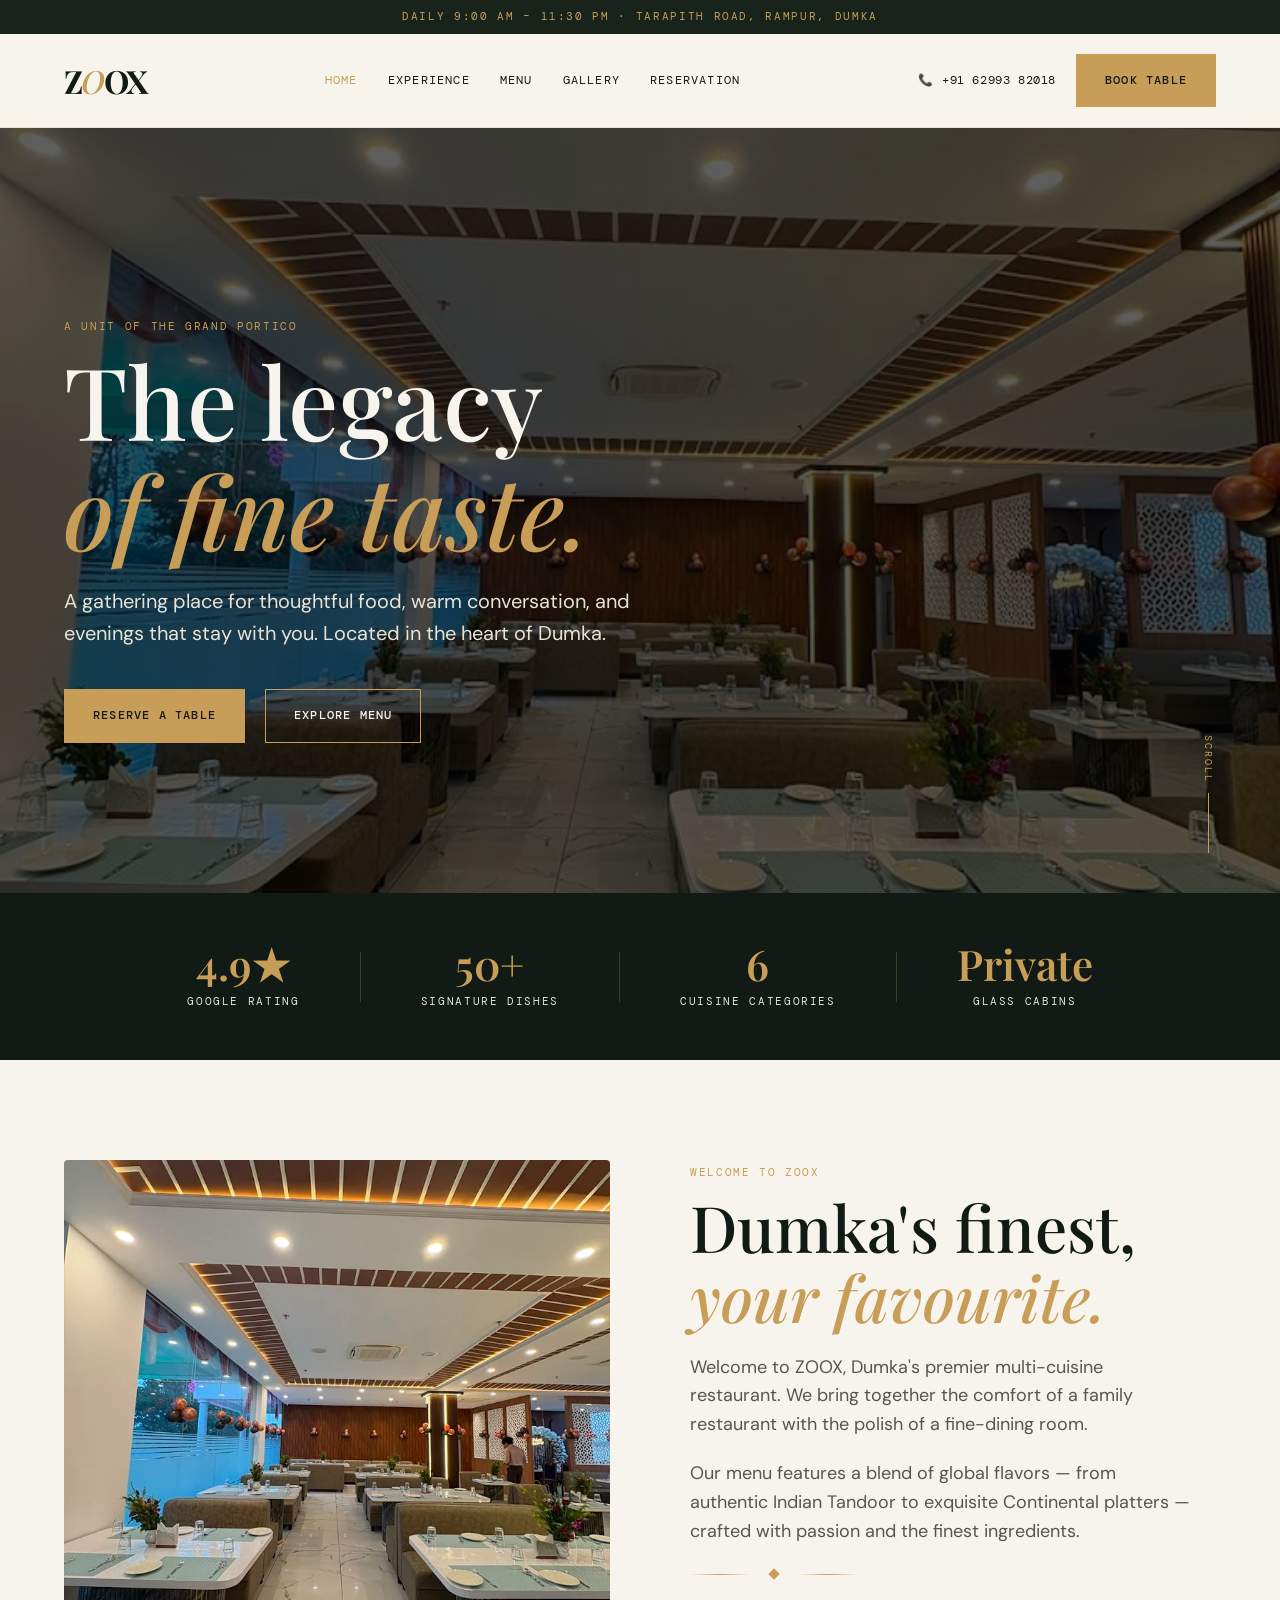
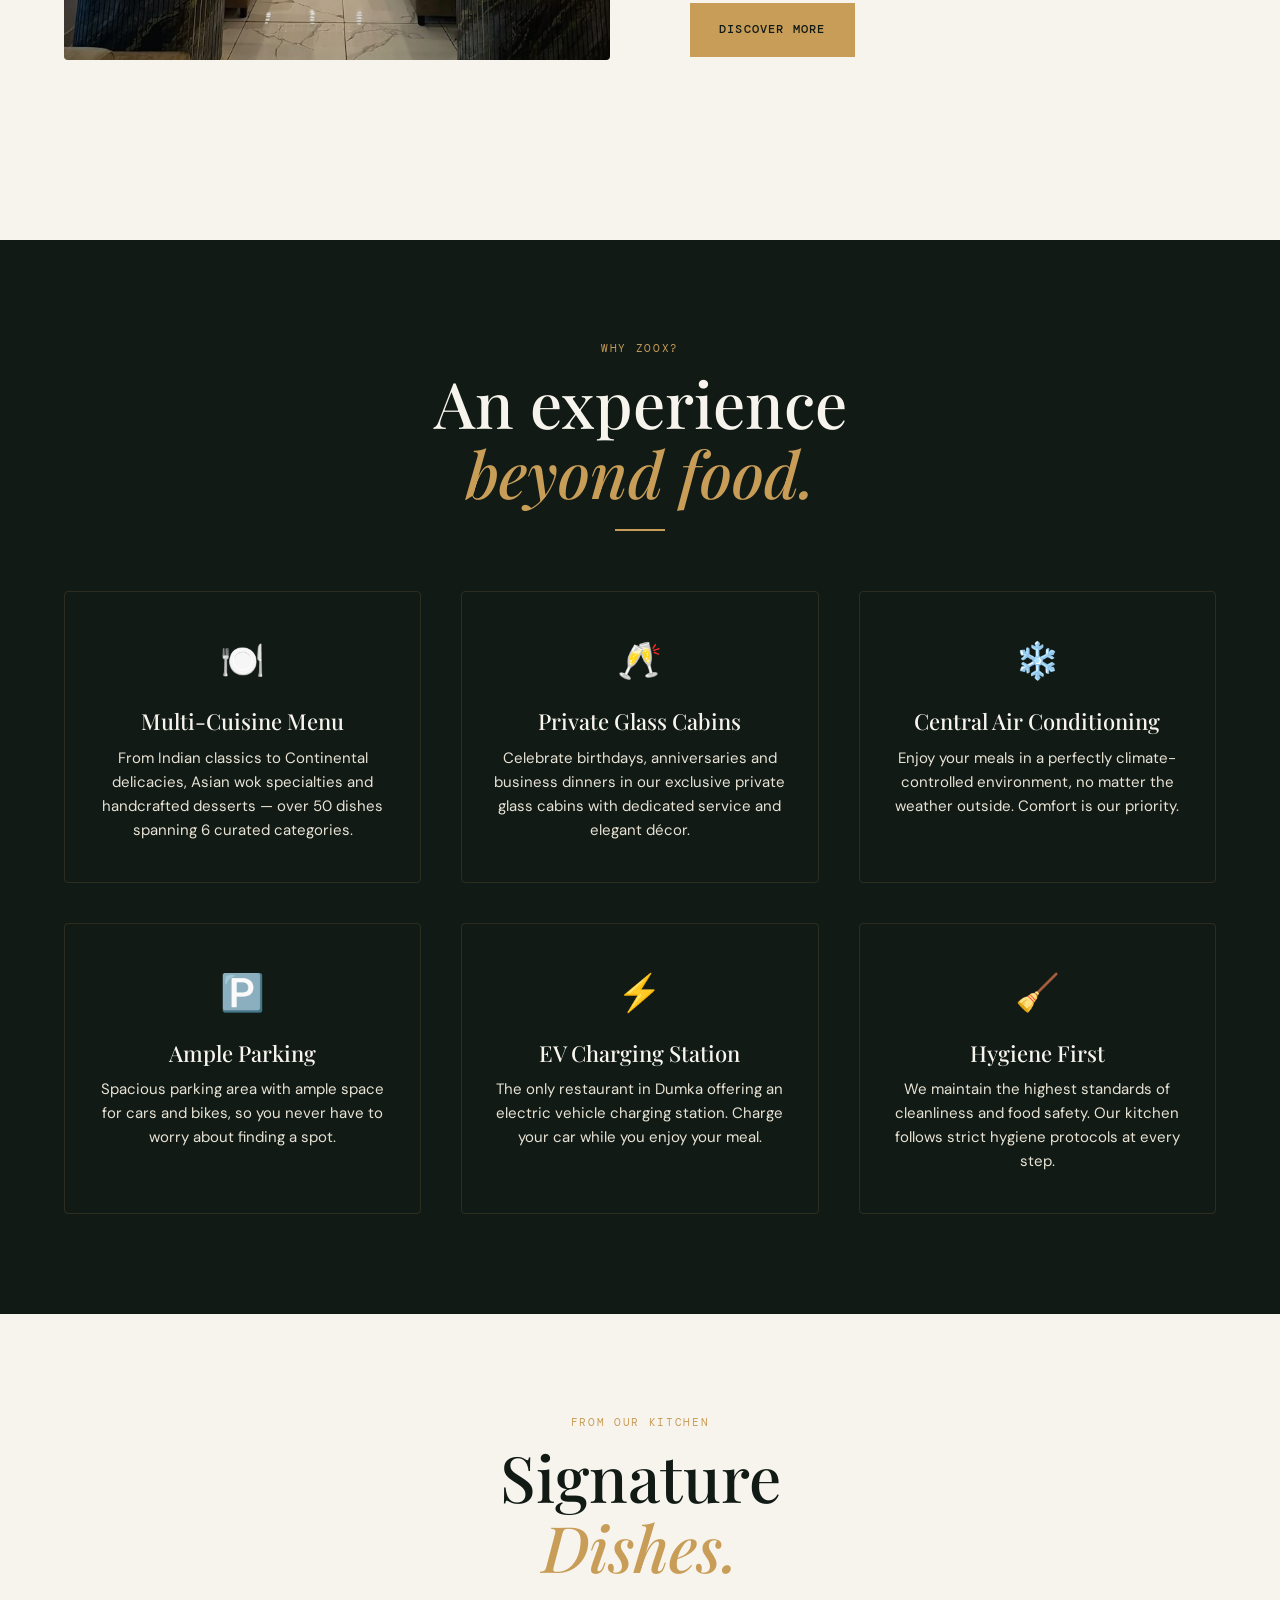
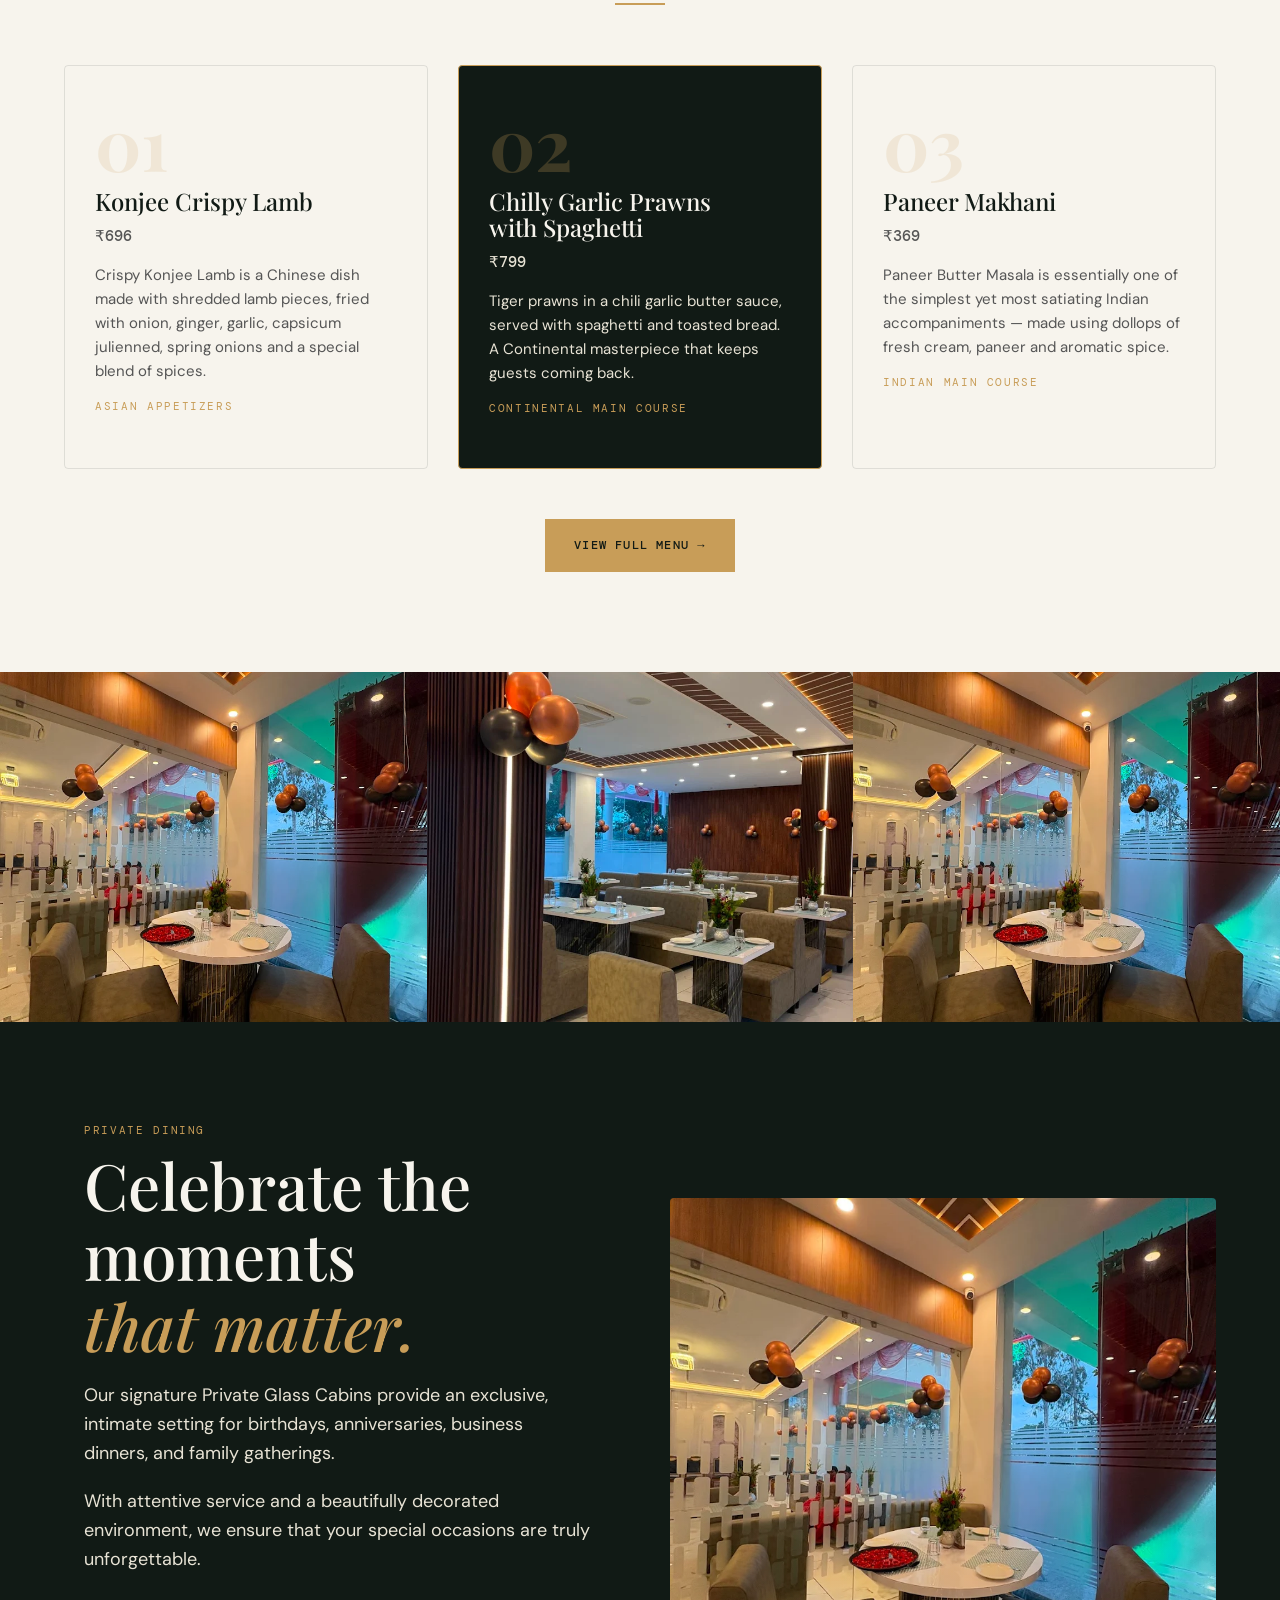
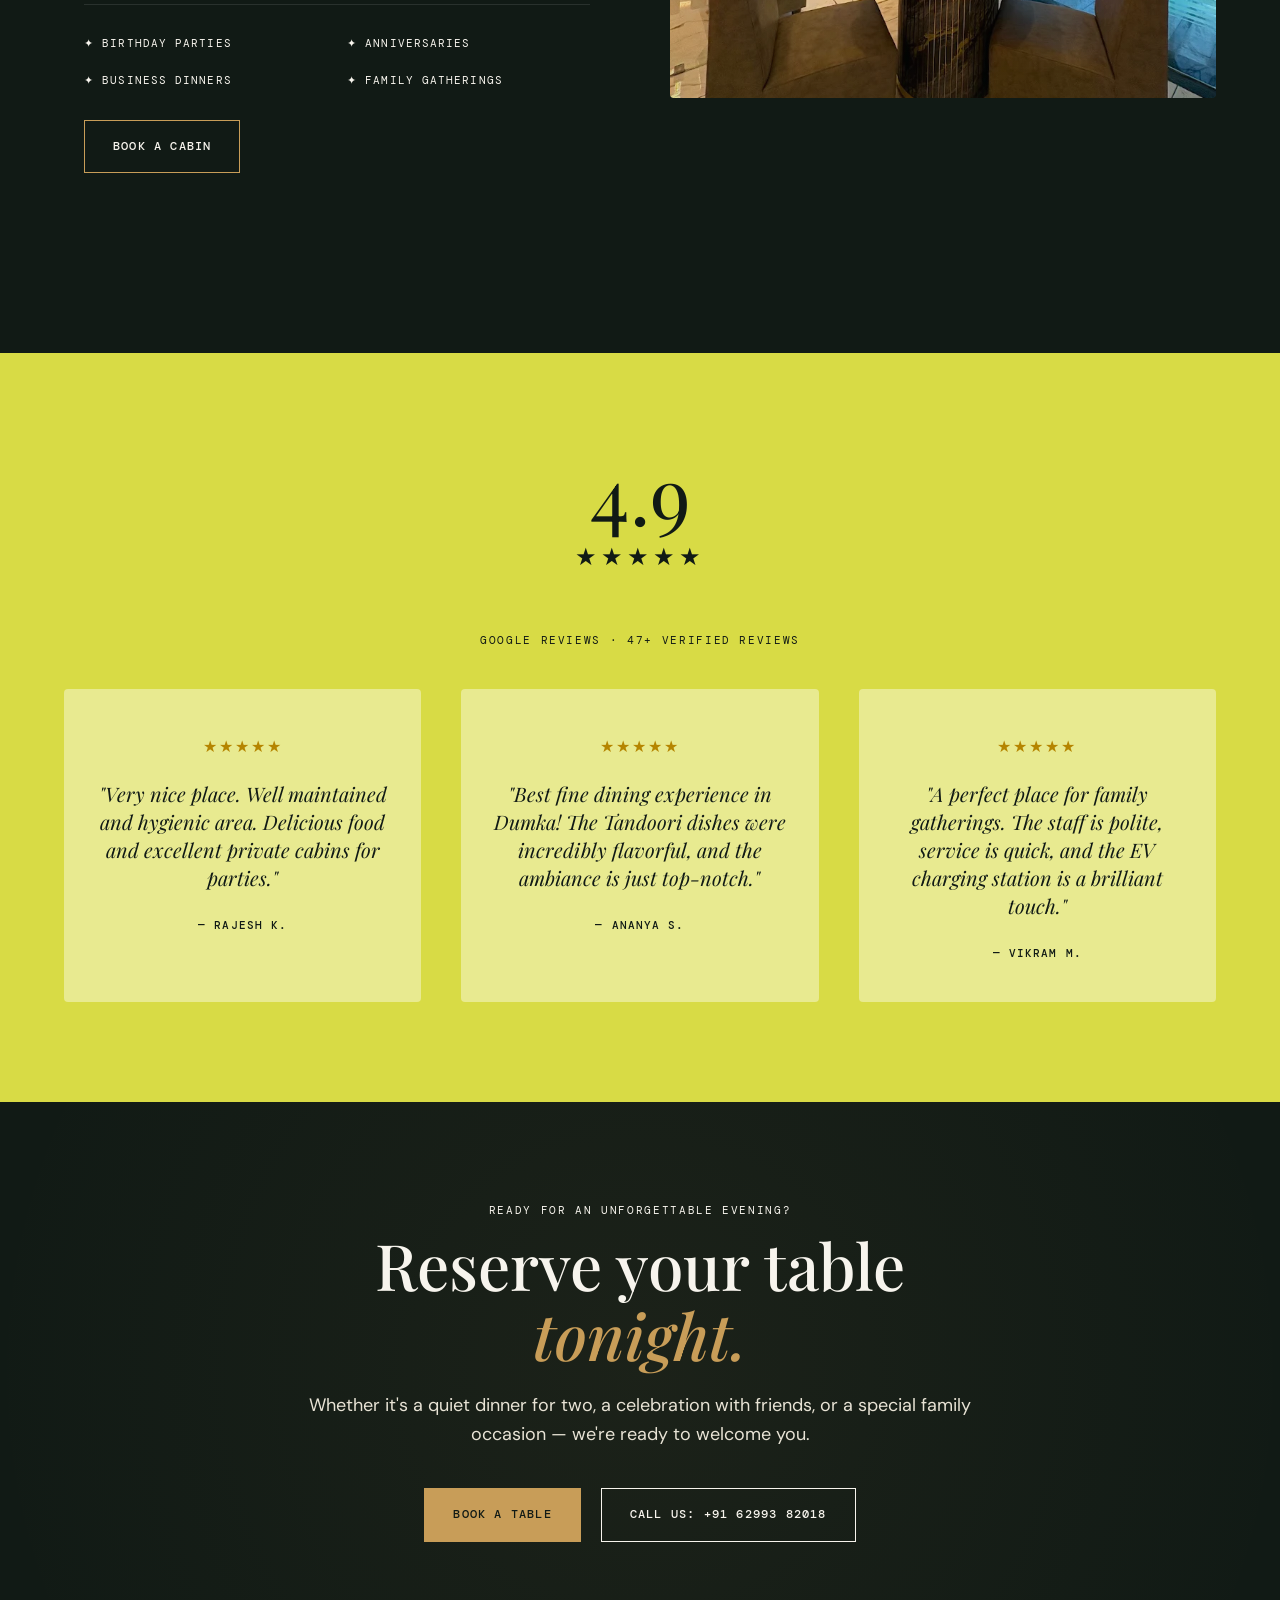
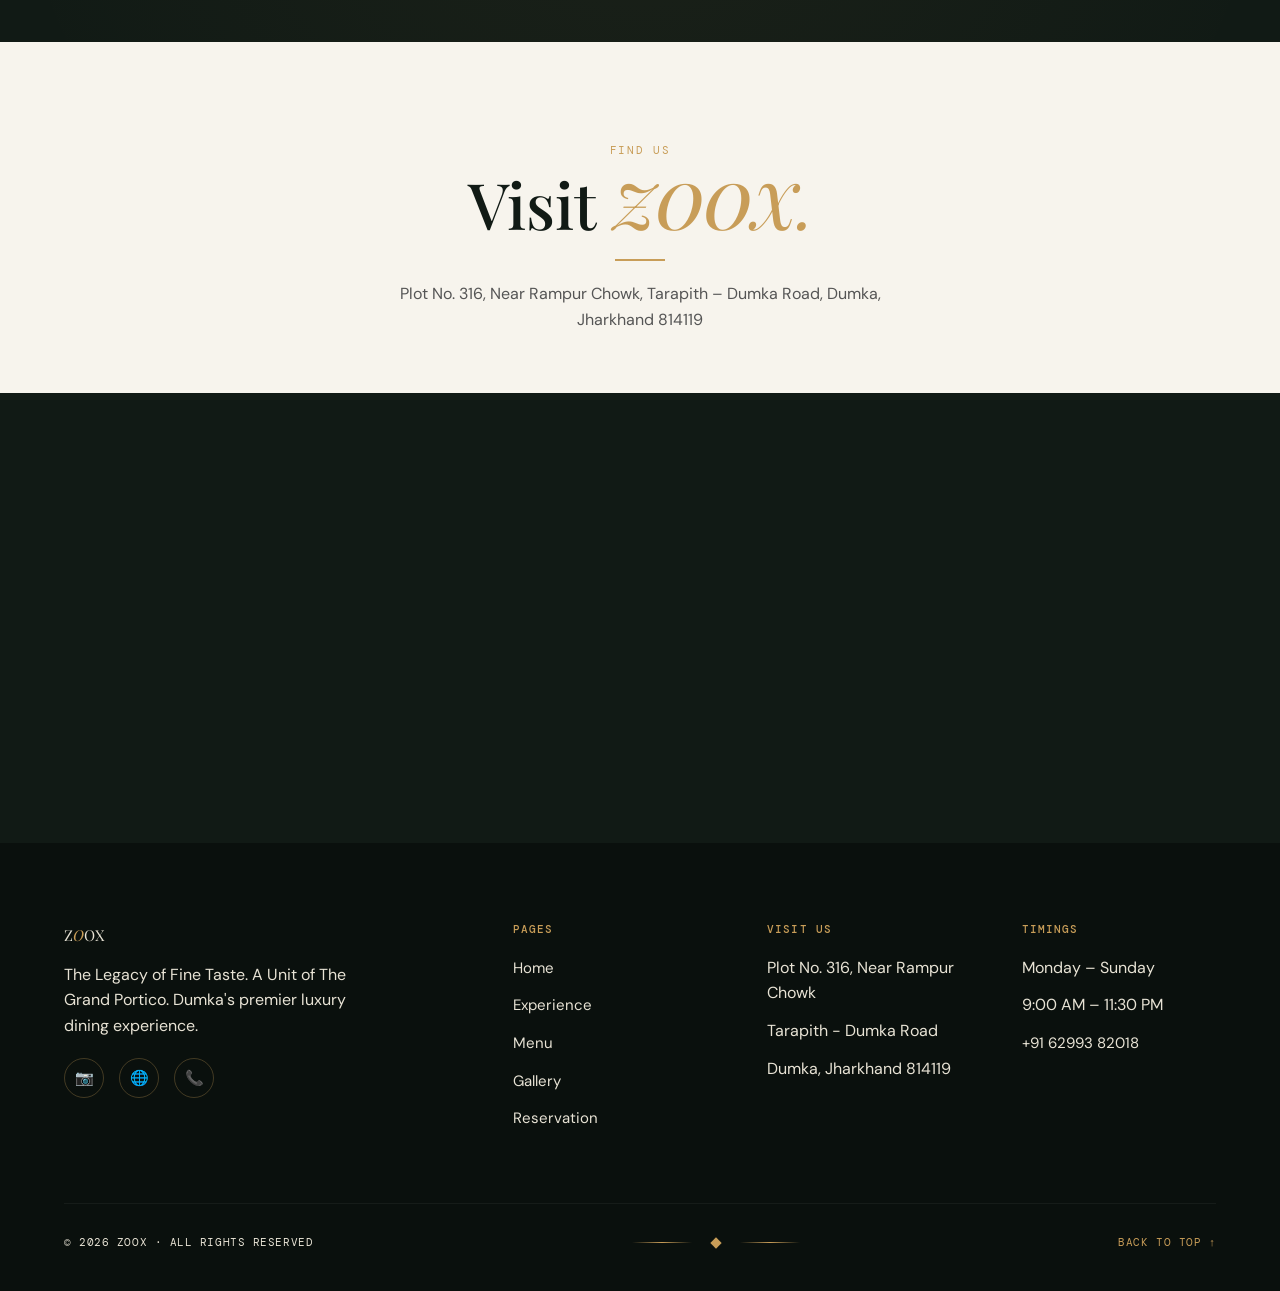
==== index.html @ 73f72a99 "Initial commit: ZOOX luxury multi-page restaurant website" ====
<!doctype html>
<html lang="en">
  <head>
    <meta charset="UTF-8" />
    <meta name="viewport" content="width=device-width, initial-scale=1.0" />
    <meta name="description" content="ZOOX — The Legacy of Fine Taste. Dumka's premier luxury dining restaurant. Multi-cuisine fine dining, private cabins, and unforgettable evenings." />
    <title>ZOOX — The Legacy of Fine Taste</title>
    
    <link rel="preconnect" href="https://fonts.googleapis.com" />
    <link rel="preconnect" href="https://fonts.gstatic.com" crossorigin />
    <link href="https://fonts.googleapis.com/css2?family=DM+Mono:wght@400;500&family=DM+Sans:wght@400;500;600&family=Playfair+Display:ital,wght@0,500;0,600;0,700;1,500;1,600&display=swap" rel="stylesheet" />
    <link rel="stylesheet" href="styles.css" />
  </head>
  <body>
    <div class="notice">DAILY 9:00 AM – 11:30 PM · TARAPITH ROAD, RAMPUR, DUMKA</div>
    
    <header class="site-header" id="top">
      <a class="brand" href="index.html">Z<span>O</span>OX</a>
      <nav class="main-nav">
        <a href="index.html" style="color: var(--gold);">Home</a>
        <a href="experience.html">Experience</a>
        <a href="menu.html">Menu</a>
        <a href="gallery.html">Gallery</a>
        <a href="reservation.html">Reservation</a>
      </nav>
      <div class="header-actions">
        <a href="tel:+916299382018" class="phone-link"><span>📞</span> +91 62993 82018</a>
        <a class="btn btn-primary" href="reservation.html">Book Table</a>
      </div>
      <button class="menu-toggle" aria-label="Open menu" aria-expanded="false">Menu</button>
    </header>

    <main>
      <!-- HERO -->
      <section class="hero">
        <img class="hero-bg" src="assets/zoox-interior-04.webp" alt="ZOOX fine dining restaurant interior" />
        <div class="hero-content">
          <span class="overline">A UNIT OF THE GRAND PORTICO</span>
          <h1>The legacy<br /><em>of fine taste.</em></h1>
          <p>A gathering place for thoughtful food, warm conversation, and evenings that stay with you. Located in the heart of Dumka.</p>
          <div class="hero-actions">
            <a class="btn btn-primary" href="reservation.html">Reserve a Table</a>
            <a class="btn btn-outline" href="menu.html">Explore Menu</a>
          </div>
        </div>
        <div class="hero-scroll"><span>Scroll</span><div class="hero-scroll-line"></div></div>
      </section>

      <!-- STATS STRIP -->
      <section class="stats-strip reveal">
        <div class="stat">
          <div class="stat-number">4.9★</div>
          <div class="stat-label">Google Rating</div>
        </div>
        <div class="stat-divider"></div>
        <div class="stat">
          <div class="stat-number">50+</div>
          <div class="stat-label">Signature Dishes</div>
        </div>
        <div class="stat-divider"></div>
        <div class="stat">
          <div class="stat-number">6</div>
          <div class="stat-label">Cuisine Categories</div>
        </div>
        <div class="stat-divider"></div>
        <div class="stat">
          <div class="stat-number">Private</div>
          <div class="stat-label">Glass Cabins</div>
        </div>
      </section>

      <!-- KNOW US -->
      <section class="section" id="know-us">
        <div class="experience-grid">
          <div class="experience-image reveal-left">
            <img src="assets/zoox-interior-02.webp" alt="Grand dining hall" loading="lazy" />
          </div>
          <div class="experience-text reveal-right">
            <span class="overline">Welcome to ZOOX</span>
            <h2>Dumka's finest,<br /><em>your favourite.</em></h2>
            <p>Welcome to ZOOX, Dumka's premier multi-cuisine restaurant. We bring together the comfort of a family restaurant with the polish of a fine-dining room.</p>
            <p>Our menu features a blend of global flavors — from authentic Indian Tandoor to exquisite Continental platters — crafted with passion and the finest ingredients.</p>
            <div class="ornament" style="margin: 25px 0;">
              <div class="ornament-line"></div>
              <div class="ornament-diamond"></div>
              <div class="ornament-line"></div>
            </div>
            <a href="experience.html" class="btn btn-primary">Discover More</a>
          </div>
        </div>
      </section>

      <!-- WHY CHOOSE US -->
      <section class="section section-dark" id="why-us">
        <div class="section-header reveal">
          <span class="overline">Why ZOOX?</span>
          <h2>An experience<br /><em>beyond food.</em></h2>
        </div>
        <div class="features-grid reveal-stagger">
          <div class="feature-card">
            <div class="feature-icon">🍽️</div>
            <h4>Multi-Cuisine Menu</h4>
            <p>From Indian classics to Continental delicacies, Asian wok specialties and handcrafted desserts — over 50 dishes spanning 6 curated categories.</p>
          </div>
          <div class="feature-card">
            <div class="feature-icon">🥂</div>
            <h4>Private Glass Cabins</h4>
            <p>Celebrate birthdays, anniversaries and business dinners in our exclusive private glass cabins with dedicated service and elegant décor.</p>
          </div>
          <div class="feature-card">
            <div class="feature-icon">❄️</div>
            <h4>Central Air Conditioning</h4>
            <p>Enjoy your meals in a perfectly climate-controlled environment, no matter the weather outside. Comfort is our priority.</p>
          </div>
          <div class="feature-card">
            <div class="feature-icon">🅿️</div>
            <h4>Ample Parking</h4>
            <p>Spacious parking area with ample space for cars and bikes, so you never have to worry about finding a spot.</p>
          </div>
          <div class="feature-card">
            <div class="feature-icon">⚡</div>
            <h4>EV Charging Station</h4>
            <p>The only restaurant in Dumka offering an electric vehicle charging station. Charge your car while you enjoy your meal.</p>
          </div>
          <div class="feature-card">
            <div class="feature-icon">🧹</div>
            <h4>Hygiene First</h4>
            <p>We maintain the highest standards of cleanliness and food safety. Our kitchen follows strict hygiene protocols at every step.</p>
          </div>
        </div>
      </section>

      <!-- SIGNATURE DISHES -->
      <section class="section" id="signature">
        <div class="section-header reveal">
          <span class="overline">From Our Kitchen</span>
          <h2>Signature<br /><em>Dishes.</em></h2>
        </div>
        <div class="signature-grid reveal-stagger">
          <div class="signature-card">
            <div class="signature-number">01</div>
            <h3>Konjee Crispy Lamb</h3>
            <p class="signature-price">₹696</p>
            <p>Crispy Konjee Lamb is a Chinese dish made with shredded lamb pieces, fried with onion, ginger, garlic, capsicum julienned, spring onions and a special blend of spices.</p>
            <span class="overline" style="margin-top: 15px;">Asian Appetizers</span>
          </div>
          <div class="signature-card featured">
            <div class="signature-number">02</div>
            <h3>Chilly Garlic Prawns<br />with Spaghetti</h3>
            <p class="signature-price">₹799</p>
            <p>Tiger prawns in a chili garlic butter sauce, served with spaghetti and toasted bread. A Continental masterpiece that keeps guests coming back.</p>
            <span class="overline" style="margin-top: 15px;">Continental Main Course</span>
          </div>
          <div class="signature-card">
            <div class="signature-number">03</div>
            <h3>Paneer Makhani</h3>
            <p class="signature-price">₹369</p>
            <p>Paneer Butter Masala is essentially one of the simplest yet most satiating Indian accompaniments — made using dollops of fresh cream, paneer and aromatic spice.</p>
            <span class="overline" style="margin-top: 15px;">Indian Main Course</span>
          </div>
        </div>
        <div style="text-align: center; margin-top: 50px;" class="reveal">
          <a href="menu.html" class="btn btn-primary">View Full Menu →</a>
        </div>
      </section>

      <!-- AMBIANCE STRIP -->
      <section class="ambiance-strip">
        <div class="ambiance-item"><img src="assets/zoox-interior-01.webp" alt="Private glass cabin" loading="lazy" /></div>
        <div class="ambiance-item"><img src="assets/zoox-interior-03.webp" alt="Elegant interior" loading="lazy" /></div>
        <div class="ambiance-item"><img src="assets/zoox-interior-05.webp" alt="Party setup" loading="lazy" /></div>
      </section>

      <!-- PRIVATE CABINS -->
      <section class="section section-dark" id="cabins">
        <div class="experience-grid reverse">
          <div class="experience-image reveal-right">
            <img src="assets/zoox-interior-01.webp" alt="Private glass cabin for dining" loading="lazy" />
          </div>
          <div class="experience-text reveal-left">
            <span class="overline">Private Dining</span>
            <h2>Celebrate the moments<br /><em>that matter.</em></h2>
            <p>Our signature Private Glass Cabins provide an exclusive, intimate setting for birthdays, anniversaries, business dinners, and family gatherings.</p>
            <p>With attentive service and a beautifully decorated environment, we ensure that your special occasions are truly unforgettable.</p>
            <div class="features-list" style="border-top-color: rgba(255,255,255,0.1);">
              <span>✦ Birthday Parties</span>
              <span>✦ Anniversaries</span>
              <span>✦ Business Dinners</span>
              <span>✦ Family Gatherings</span>
            </div>
            <a href="reservation.html" class="btn btn-outline" style="margin-top: 30px; border-color: var(--gold);">Book a Cabin</a>
          </div>
        </div>
      </section>

      <!-- GOOGLE REVIEWS -->
      <section class="section reviews reveal">
        <div class="rating-badge">
          <div class="rating-score">4.9</div>
          <div class="rating-stars">★★★★★</div>
        </div>
        <p class="overline" style="color: var(--ink); margin-bottom: 40px;">GOOGLE REVIEWS · 47+ VERIFIED REVIEWS</p>
        
        <div class="reviews-grid reveal-stagger">
          <div class="review-card">
            <div class="rating-stars">★★★★★</div>
            <blockquote class="review-quote">"Very nice place. Well maintained and hygienic area. Delicious food and excellent private cabins for parties."</blockquote>
            <p class="review-author">— Rajesh K.</p>
          </div>
          <div class="review-card">
            <div class="rating-stars">★★★★★</div>
            <blockquote class="review-quote">"Best fine dining experience in Dumka! The Tandoori dishes were incredibly flavorful, and the ambiance is just top-notch."</blockquote>
            <p class="review-author">— Ananya S.</p>
          </div>
          <div class="review-card">
            <div class="rating-stars">★★★★★</div>
            <blockquote class="review-quote">"A perfect place for family gatherings. The staff is polite, service is quick, and the EV charging station is a brilliant touch."</blockquote>
            <p class="review-author">— Vikram M.</p>
          </div>
        </div>
      </section>

      <!-- CTA BANNER -->
      <section class="cta-banner">
        <div class="cta-content reveal">
          <span class="overline" style="color: var(--cream);">Ready for an unforgettable evening?</span>
          <h2>Reserve your table<br /><em>tonight.</em></h2>
          <p>Whether it's a quiet dinner for two, a celebration with friends, or a special family occasion — we're ready to welcome you.</p>
          <div class="hero-actions" style="justify-content: center;">
            <a class="btn btn-primary" href="reservation.html">Book a Table</a>
            <a class="btn btn-outline" href="tel:+916299382018" style="border-color: var(--cream);">Call Us: +91 62993 82018</a>
          </div>
        </div>
      </section>

      <!-- LOCATION + MAP -->
      <section class="section reveal" id="location" style="padding-bottom: 0;">
        <div class="section-header">
          <span class="overline">Find Us</span>
          <h2>Visit<em> ZOOX.</em></h2>
          <p style="max-width: 500px; margin: 10px auto 0; color: #555;">Plot No. 316, Near Rampur Chowk, Tarapith – Dumka Road, Dumka, Jharkhand 814119</p>
        </div>
      </section>
      <section class="map-section">
        <iframe src="https://www.google.com/maps/embed?pb=!1m18!1m12!1m3!1d14470.925586617306!2d87.2520625!3d24.2709235!2m3!1f0!2f0!3f0!3m2!1i1024!2i768!4f13.1!3m3!1m2!1s0x39f0eb001099e43b%3A0x6e9f28d8b88fc7c0!2sZOOX!5e0!3m2!1sen!2sin!4v1700000000000!5m2!1sen!2sin" allowfullscreen="" loading="lazy" referrerpolicy="no-referrer-when-downgrade"></iframe>
      </section>
    </main>

    <!-- FOOTER -->
    <footer class="site-footer">
      <div class="footer-grid">
        <div class="footer-col">
          <a href="index.html" class="footer-brand">Z<span>O</span>OX</a>
          <p style="max-width: 300px; margin-bottom: 15px;">The Legacy of Fine Taste. A Unit of The Grand Portico. Dumka's premier luxury dining experience.</p>
          <div class="social-row">
            <a href="https://www.instagram.com/zoox_official/" target="_blank" rel="noreferrer" class="social-icon" title="Instagram">📷</a>
            <a href="https://share.google/kLa4PRaN0SsNeOvVH" target="_blank" rel="noreferrer" class="social-icon" title="Google">🌐</a>
            <a href="tel:+916299382018" class="social-icon" title="Call">📞</a>
          </div>
        </div>
        <div class="footer-col">
          <h4>Pages</h4>
          <ul>
            <li><a href="index.html">Home</a></li>
            <li><a href="experience.html">Experience</a></li>
            <li><a href="menu.html">Menu</a></li>
            <li><a href="gallery.html">Gallery</a></li>
            <li><a href="reservation.html">Reservation</a></li>
          </ul>
        </div>
        <div class="footer-col">
          <h4>Visit Us</h4>
          <ul>
            <li>Plot No. 316, Near Rampur Chowk</li>
            <li>Tarapith - Dumka Road</li>
            <li>Dumka, Jharkhand 814119</li>
          </ul>
        </div>
        <div class="footer-col">
          <h4>Timings</h4>
          <ul>
            <li>Monday – Sunday</li>
            <li>9:00 AM – 11:30 PM</li>
            <li><a href="tel:+916299382018">+91 62993 82018</a></li>
          </ul>
        </div>
      </div>
      <div class="footer-bottom">
        <div>© 2026 ZOOX · ALL RIGHTS RESERVED</div>
        <div>
          <div class="ornament" style="margin-bottom: 0;">
            <div class="ornament-line"></div>
            <div class="ornament-diamond"></div>
            <div class="ornament-line"></div>
          </div>
        </div>
        <a href="#top">BACK TO TOP ↑</a>
      </div>
    </footer>

    <button class="back-to-top" aria-label="Back to top">↑</button>
    <script src="script.js"></script>
  </body>
</html>
---- styles.css ----
:root {
  --ink: #111a15;
  --ink-light: #18231c;
  --cream: #f7f4ed;
  --cream-dark: #e8e3d5;
  --gold: #c89d58;
  --gold-light: #dcc28f;
  --acid: #d8db45;
  --line: rgba(200, 157, 88, 0.2);
  --line-light: rgba(247, 244, 237, 0.1);
  --font-heading: "Playfair Display", serif;
  --font-body: "DM Sans", sans-serif;
  --font-mono: "DM Mono", monospace;
}

* {
  box-sizing: border-box;
  margin: 0;
  padding: 0;
}

html {
  scroll-behavior: smooth;
}

body {
  background: var(--cream);
  color: var(--ink);
  font-family: var(--font-body);
  font-size: 16px;
  line-height: 1.6;
  overflow-x: hidden;
}

/* Typography */
h1, h2, h3, h4 {
  font-family: var(--font-heading);
  font-weight: 500;
  line-height: 1.1;
}

h2 {
  font-size: clamp(36px, 5vw, 64px);
  margin-bottom: 20px;
}

h3 {
  font-size: clamp(28px, 3vw, 42px);
  margin-bottom: 15px;
}

em {
  font-style: italic;
  color: var(--gold);
}

.overline {
  font-family: var(--font-mono);
  font-size: 11px;
  letter-spacing: 0.15em;
  text-transform: uppercase;
  color: var(--gold);
  margin-bottom: 10px;
  display: block;
}

/* Buttons */
.btn {
  display: inline-flex;
  align-items: center;
  justify-content: center;
  gap: 10px;
  padding: 16px 28px;
  font-family: var(--font-mono);
  font-size: 12px;
  font-weight: 500;
  letter-spacing: 0.1em;
  text-transform: uppercase;
  text-decoration: none;
  border: 1px solid transparent;
  cursor: pointer;
  transition: all 0.3s ease;
}

.btn-primary {
  background: var(--gold);
  color: var(--ink);
}

.btn-primary:hover {
  background: var(--ink);
  color: var(--gold);
  border-color: var(--gold);
}

.btn-outline {
  background: transparent;
  color: var(--cream);
  border-color: var(--gold);
}

.btn-outline:hover {
  background: var(--gold);
  color: var(--ink);
}

/* Announcement Bar */
.notice {
  background: var(--ink-light);
  color: var(--gold);
  text-align: center;
  font-family: var(--font-mono);
  font-size: 11px;
  letter-spacing: 0.15em;
  padding: 8px 15px;
}

/* Header */
.site-header {
  position: sticky;
  top: 0;
  z-index: 100;
  background: rgba(247, 244, 237, 0.95);
  backdrop-filter: blur(10px);
  display: flex;
  justify-content: space-between;
  align-items: center;
  padding: 20px 5vw;
  border-bottom: 1px solid var(--line);
  transition: padding 0.3s ease, box-shadow 0.3s ease;
}

.brand {
  font-family: var(--font-heading);
  font-size: 32px;
  font-weight: 700;
  text-decoration: none;
  color: var(--ink);
  letter-spacing: -0.05em;
}

.brand span {
  font-style: italic;
  color: var(--gold);
  font-weight: 500;
}

.main-nav {
  display: flex;
  gap: 30px;
  align-items: center;
}

.main-nav a {
  font-family: var(--font-mono);
  font-size: 12px;
  text-transform: uppercase;
  letter-spacing: 0.1em;
  color: var(--ink);
  text-decoration: none;
  transition: color 0.3s ease;
}

.main-nav a:hover {
  color: var(--gold);
}

.header-actions {
  display: flex;
  align-items: center;
  gap: 20px;
}

.phone-link {
  font-family: var(--font-mono);
  font-size: 12px;
  color: var(--ink);
  text-decoration: none;
  display: flex;
  align-items: center;
  gap: 8px;
  letter-spacing: 0.05em;
}

.menu-toggle {
  display: none;
  background: none;
  border: none;
  font-family: var(--font-mono);
  font-size: 12px;
  text-transform: uppercase;
  color: var(--ink);
  cursor: pointer;
  letter-spacing: 0.1em;
}

/* Hero Section */
.hero {
  position: relative;
  min-height: 85vh;
  display: flex;
  align-items: center;
  padding: 0 5vw;
  background: var(--ink);
  color: var(--cream);
  overflow: hidden;
}

.hero-bg {
  position: absolute;
  top: 0;
  left: 0;
  width: 100%;
  height: 100%;
  object-fit: cover;
  z-index: 0;
  opacity: 0.9;
  filter: brightness(0.4);
}

.hero-content {
  position: relative;
  z-index: 1;
  max-width: 800px;
  padding-top: 40px;
}

.hero h1 {
  font-size: clamp(48px, 8vw, 100px);
  margin-bottom: 20px;
}

.hero p {
  font-size: clamp(16px, 2vw, 20px);
  margin-bottom: 40px;
  max-width: 600px;
  color: var(--cream-dark);
}

.hero-actions {
  display: flex;
  gap: 20px;
  flex-wrap: wrap;
}

/* Hero Scroll Indicator */
.hero-scroll {
  position: absolute;
  bottom: 40px;
  right: 5vw;
  z-index: 1;
  display: flex;
  flex-direction: column;
  align-items: center;
  gap: 10px;
}

.hero-scroll span {
  font-family: var(--font-mono);
  font-size: 10px;
  text-transform: uppercase;
  letter-spacing: 0.2em;
  color: var(--gold);
  writing-mode: vertical-rl;
}

.hero-scroll-line {
  width: 1px;
  height: 60px;
  background: var(--gold);
  animation: scrollPulse 2s ease-in-out infinite;
}

@keyframes scrollPulse {
  0%, 100% { opacity: 0.3; transform: scaleY(0.6); }
  50% { opacity: 1; transform: scaleY(1); }
}

/* Stats Strip */
.stats-strip {
  display: flex;
  justify-content: center;
  align-items: center;
  gap: 60px;
  padding: 50px 5vw;
  background: var(--ink);
  color: var(--cream);
}

.stat {
  text-align: center;
}

.stat-number {
  font-family: var(--font-heading);
  font-size: 42px;
  font-weight: 600;
  color: var(--gold);
  line-height: 1;
  margin-bottom: 8px;
}

.stat-label {
  font-family: var(--font-mono);
  font-size: 11px;
  text-transform: uppercase;
  letter-spacing: 0.15em;
  color: var(--cream-dark);
}

.stat-divider {
  width: 1px;
  height: 50px;
  background: rgba(200, 157, 88, 0.25);
}

/* Features Grid (Why Choose Us) */
.features-grid {
  display: grid;
  grid-template-columns: repeat(3, 1fr);
  gap: 40px;
}

.feature-card {
  padding: 40px 30px;
  border: 1px solid rgba(200, 157, 88, 0.15);
  border-radius: 4px;
  transition: all 0.4s ease;
  text-align: center;
}

.feature-card:hover {
  border-color: var(--gold);
  background: rgba(200, 157, 88, 0.05);
  transform: translateY(-5px);
}

.feature-icon {
  font-size: 36px;
  margin-bottom: 20px;
}

.feature-card h4 {
  font-family: var(--font-heading);
  font-size: 22px;
  color: var(--cream);
  margin-bottom: 12px;
}

.feature-card p {
  font-size: 15px;
  color: var(--cream-dark);
  line-height: 1.6;
}

/* Signature Dishes */
.signature-grid {
  display: grid;
  grid-template-columns: repeat(3, 1fr);
  gap: 30px;
}

.signature-card {
  padding: 40px 30px;
  border: 1px solid rgba(17, 26, 21, 0.1);
  border-radius: 4px;
  transition: all 0.4s ease;
  position: relative;
}

.signature-card:hover {
  border-color: var(--gold);
  box-shadow: 0 15px 40px rgba(200, 157, 88, 0.1);
  transform: translateY(-5px);
}

.signature-card.featured {
  background: var(--ink);
  color: var(--cream);
  border-color: var(--gold);
}

.signature-card.featured p {
  color: var(--cream-dark);
}

.signature-number {
  font-family: var(--font-heading);
  font-size: 72px;
  font-weight: 700;
  color: rgba(200, 157, 88, 0.15);
  line-height: 1;
  margin-bottom: 10px;
}

.signature-card.featured .signature-number {
  color: rgba(200, 157, 88, 0.25);
}

.signature-card h3 {
  font-size: 24px;
  margin-bottom: 10px;
}

.signature-price {
  font-family: var(--font-mono);
  font-size: 18px;
  color: var(--gold);
  font-weight: 500;
  margin-bottom: 15px;
}

.signature-card p {
  font-size: 15px;
  color: #555;
  line-height: 1.6;
}

/* Ambiance Strip */
.ambiance-strip {
  display: grid;
  grid-template-columns: repeat(3, 1fr);
  height: 350px;
}

.ambiance-item {
  overflow: hidden;
  position: relative;
}

.ambiance-item img {
  width: 100%;
  height: 100%;
  object-fit: cover;
  transition: transform 0.6s ease;
}

.ambiance-item:hover img {
  transform: scale(1.08);
}

/* CTA Banner */
.cta-banner {
  background: var(--ink);
  padding: 100px 5vw;
  text-align: center;
  color: var(--cream);
  position: relative;
  overflow: hidden;
}

.cta-banner::before {
  content: '';
  position: absolute;
  top: -50%;
  left: -10%;
  width: 120%;
  height: 200%;
  background: radial-gradient(circle at center, rgba(200, 157, 88, 0.06) 0%, transparent 70%);
  pointer-events: none;
}

.cta-content {
  position: relative;
  z-index: 1;
  max-width: 700px;
  margin: 0 auto;
}

.cta-content h2 {
  margin-bottom: 20px;
}

.cta-content p {
  font-size: 18px;
  color: var(--cream-dark);
  margin-bottom: 40px;
}

/* Section Common */
.section {
  padding: 100px 5vw;
}

.section-dark {
  background: var(--ink);
  color: var(--cream);
}

.section-header {
  text-align: center;
  margin-bottom: 60px;
}

/* Experience / Know Us */
.experience-grid {
  display: grid;
  grid-template-columns: 1fr 1fr;
  gap: 60px;
  align-items: center;
  margin-bottom: 80px;
}

.experience-grid.reverse {
  direction: rtl;
}

.experience-grid.reverse > * {
  direction: ltr;
}

.experience-image {
  position: relative;
  width: 100%;
  height: 500px;
  border-radius: 4px;
  overflow: hidden;
}

.experience-image img {
  width: 100%;
  height: 100%;
  object-fit: cover;
}

.experience-text {
  padding: 0 20px;
}

.experience-text p {
  font-size: 18px;
  color: #555;
  margin-bottom: 20px;
}

.section-dark .experience-text p {
  color: var(--cream-dark);
}

.features-list {
  display: grid;
  grid-template-columns: 1fr 1fr;
  gap: 20px;
  margin-top: 30px;
  border-top: 1px solid var(--line);
  padding-top: 30px;
}

.features-list span {
  font-family: var(--font-mono);
  font-size: 11px;
  text-transform: uppercase;
  letter-spacing: 0.1em;
  display: flex;
  align-items: center;
  gap: 10px;
}

/* Menu Section */
.menu-section {
  background: var(--cream-dark);
  min-height: 80vh;
}

.menu-tabs {
  display: flex;
  gap: 15px;
  overflow-x: auto;
  padding-bottom: 20px;
  margin-bottom: 40px;
  border-bottom: 1px solid rgba(17, 26, 21, 0.1);
  scrollbar-width: none;
}

.menu-tabs::-webkit-scrollbar {
  display: none;
}

.menu-tab {
  background: transparent;
  border: none;
  font-family: var(--font-mono);
  font-size: 12px;
  text-transform: uppercase;
  letter-spacing: 0.1em;
  color: #666;
  padding: 10px 20px;
  cursor: pointer;
  white-space: nowrap;
  transition: all 0.3s ease;
}

.menu-tab.active {
  color: var(--ink);
  border-bottom: 2px solid var(--gold);
}

.menu-display {
  opacity: 1;
  transition: opacity 0.3s ease;
}

.menu-display.fade {
  opacity: 0;
}

.menu-grid {
  display: grid;
  grid-template-columns: repeat(auto-fit, minmax(350px, 1fr));
  gap: 40px;
}

.menu-item {
  border-bottom: 1px dashed rgba(17, 26, 21, 0.15);
  padding-bottom: 15px;
}

.menu-item-header {
  display: flex;
  justify-content: space-between;
  align-items: baseline;
  margin-bottom: 5px;
}

.menu-item-name {
  font-family: var(--font-heading);
  font-size: 20px;
  font-weight: 600;
  color: var(--ink);
}

.menu-item-price {
  font-family: var(--font-mono);
  font-size: 15px;
  color: var(--gold);
}

.menu-item-desc {
  font-size: 14px;
  color: #555;
  font-style: italic;
}

/* Gallery */
.gallery {
  background: var(--cream);
  min-height: 80vh;
}
.gallery-grid {
  display: grid;
  grid-template-columns: repeat(3, 1fr);
  gap: 20px;
}

.gallery-item {
  height: 400px;
  overflow: hidden;
  border-radius: 4px;
  position: relative;
  background: var(--ink);
}

.gallery-item img {
  width: 100%;
  height: 100%;
  object-fit: cover;
  transition: transform 0.5s ease;
  opacity: 0.85;
}

.gallery-item:hover img {
  transform: scale(1.05);
  opacity: 1;
}

.gallery-caption {
  position: absolute;
  bottom: 0;
  left: 0;
  width: 100%;
  padding: 20px;
  background: linear-gradient(transparent, rgba(17, 26, 21, 0.9));
  color: var(--cream);
  font-family: var(--font-heading);
  font-size: 20px;
}

/* Reviews */
.reviews {
  background: var(--acid);
  color: var(--ink);
  text-align: center;
}

.rating-badge {
  display: inline-flex;
  flex-direction: column;
  align-items: center;
  justify-content: center;
  color: var(--ink);
  margin-bottom: 50px;
}

.rating-score {
  font-family: var(--font-heading);
  font-size: 80px;
  line-height: 1;
}

.rating-stars {
  font-size: 24px;
  letter-spacing: 4px;
  margin: 5px 0;
}

.reviews-grid {
  display: grid;
  grid-template-columns: repeat(3, 1fr);
  gap: 40px;
  max-width: 1200px;
  margin: 0 auto;
}

.review-card {
  background: rgba(255, 255, 255, 0.4);
  padding: 40px 30px;
  border-radius: 4px;
  text-align: center;
  transition: transform 0.3s ease;
}

.review-card:hover {
  transform: translateY(-5px);
  background: rgba(255, 255, 255, 0.6);
}

.review-card .rating-stars {
  font-size: 16px;
  letter-spacing: 2px;
  margin-bottom: 20px;
  color: #b58500;
}

.review-quote {
  font-family: var(--font-heading);
  font-size: 20px;
  font-style: italic;
  color: var(--ink);
  line-height: 1.4;
  margin-bottom: 25px;
}

.review-author {
  font-family: var(--font-mono);
  font-size: 11px;
  text-transform: uppercase;
  letter-spacing: 0.1em;
  font-weight: 500;
}

@media (max-width: 900px) {
  .reviews-grid {
    grid-template-columns: 1fr;
    gap: 20px;
  }
}

/* Reservation */
.reservation-section {
  background: var(--cream);
  position: relative;
  padding-bottom: 100px;
}

.reservation-container {
  display: grid;
  grid-template-columns: 1fr 1fr;
  gap: 60px;
  background: var(--cream);
  padding: 60px;
  border-radius: 4px;
  margin: 0 auto;
  position: relative;
  z-index: 10;
  max-width: 1200px;
  box-shadow: 0 10px 30px rgba(0,0,0,0.05);
}

.reservation-info h2 {
  color: var(--ink);
}

.info-item {
  margin-bottom: 30px;
}

.info-item h4 {
  font-family: var(--font-mono);
  font-size: 11px;
  text-transform: uppercase;
  color: var(--gold);
  margin-bottom: 5px;
  letter-spacing: 0.1em;
}

.info-item p, .info-item a {
  font-size: 16px;
  color: var(--ink);
  text-decoration: none;
}

.res-form {
  display: grid;
  grid-template-columns: 1fr 1fr;
  gap: 20px;
}

.form-group {
  display: flex;
  flex-direction: column;
  gap: 8px;
}

.form-group.full {
  grid-column: 1 / -1;
}

.form-group label {
  font-family: var(--font-mono);
  font-size: 11px;
  text-transform: uppercase;
  letter-spacing: 0.1em;
  color: var(--ink-light);
}

.form-group input, .form-group select {
  padding: 14px;
  border: 1px solid rgba(17, 26, 21, 0.2);
  background: transparent;
  font-family: var(--font-body);
  font-size: 16px;
  border-radius: 2px;
  transition: border-color 0.3s;
  color: var(--ink);
}

.form-group input:focus, .form-group select:focus {
  outline: none;
  border-color: var(--gold);
}

/* Map */
.map-section {
  padding: 0;
  height: 450px;
  background: var(--ink);
}

.map-section iframe {
  width: 100%;
  height: 100%;
  border: none;
  filter: grayscale(80%) contrast(1.2);
}

/* Footer */
.site-footer {
  background: #0a100d;
  color: var(--cream-dark);
  padding: 80px 5vw 40px;
}

.footer-grid {
  display: grid;
  grid-template-columns: 2fr 1fr 1fr 1fr;
  gap: 60px;
  margin-bottom: 60px;
}

.footer-brand {
  font-family: var(--font-heading);
  font-size: 42px;
  color: var(--cream);
  text-decoration: none;
  display: block;
  margin-bottom: 15px;
}

.footer-brand span {
  font-style: italic;
  color: var(--gold);
}

.footer-col h4 {
  font-family: var(--font-mono);
  font-size: 11px;
  text-transform: uppercase;
  color: var(--gold);
  margin-bottom: 20px;
  letter-spacing: 0.1em;
}

.footer-col ul {
  list-style: none;
}

.footer-col ul li {
  margin-bottom: 12px;
}

.footer-col a {
  color: var(--cream-dark);
  text-decoration: none;
  transition: color 0.3s;
  font-size: 15px;
}

.footer-col a:hover {
  color: var(--gold);
}

.footer-bottom {
  display: flex;
  justify-content: space-between;
  align-items: center;
  padding-top: 30px;
  border-top: 1px solid rgba(255,255,255,0.05);
  font-family: var(--font-mono);
  font-size: 11px;
  letter-spacing: 0.05em;
}

.footer-bottom a {
  color: var(--gold);
  text-decoration: none;
}

/* Responsive Styles */
@media (max-width: 900px) {
  .experience-grid, .reservation-container {
    grid-template-columns: 1fr;
    gap: 40px;
  }
  .reservation-container {
    padding: 40px 5vw;
    margin-top: 0;
    box-shadow: none;
  }
  .reservation-section {
    padding-top: 0;
    background: var(--cream);
  }
  .gallery-grid {
    grid-template-columns: 1fr 1fr;
  }
  .footer-grid {
    grid-template-columns: 1fr 1fr;
    gap: 40px;
  }
  .footer-col:first-child {
    grid-column: 1 / -1;
  }
  .stats-strip {
    gap: 30px;
    flex-wrap: wrap;
  }
  .stat-number {
    font-size: 32px;
  }
  .features-grid {
    grid-template-columns: 1fr 1fr;
  }
  .signature-grid {
    grid-template-columns: 1fr;
    gap: 20px;
  }
  .ambiance-strip {
    height: 250px;
  }
}

@media (max-width: 768px) {
  .main-nav {
    display: none;
  }
  .main-nav.active {
    display: flex;
    flex-direction: column;
    position: absolute;
    top: 100%;
    left: 0;
    width: 100%;
    background: rgba(247, 244, 237, 0.98);
    backdrop-filter: blur(10px);
    padding: 30px 5vw;
    border-bottom: 1px solid var(--line);
    box-shadow: 0 10px 20px rgba(0,0,0,0.05);
  }
  .header-actions .btn {
    display: none;
  }
  .menu-toggle {
    display: block;
  }
  .hero-content {
    padding-top: 0;
  }
  .hero-scroll {
    display: none;
  }
  .stats-strip {
    gap: 20px;
    padding: 30px 5vw;
  }
  .stat-divider {
    display: none;
  }
  .stat-number {
    font-size: 28px;
  }
  .features-grid {
    grid-template-columns: 1fr;
  }
  .ambiance-strip {
    grid-template-columns: 1fr;
    height: auto;
  }
  .ambiance-item {
    height: 200px;
  }
  .res-form {
    grid-template-columns: 1fr;
  }
  .gallery-grid {
    grid-template-columns: 1fr;
  }
  .footer-bottom {
    flex-direction: column;
    gap: 15px;
    text-align: center;
  }
  .page-hero {
    min-height: 40vh;
  }
  .page-hero h1 {
    font-size: 36px;
  }
}

/* ═══════════════════════════════════════════════
   PREMIUM ADDITIONS
   ═══════════════════════════════════════════════ */

/* Page Hero Banners — for inner pages */
.page-hero {
  position: relative;
  min-height: 50vh;
  display: flex;
  align-items: center;
  justify-content: center;
  text-align: center;
  background: var(--ink);
  color: var(--cream);
  overflow: hidden;
  padding: 60px 5vw;
}

.page-hero-bg {
  position: absolute;
  top: 0; left: 0;
  width: 100%; height: 100%;
  object-fit: cover;
  opacity: 0.35;
  filter: brightness(0.5);
}

.page-hero-content {
  position: relative;
  z-index: 1;
  max-width: 700px;
}

.page-hero h1 {
  font-size: clamp(40px, 6vw, 72px);
  margin-bottom: 15px;
}

.page-hero p {
  font-size: 18px;
  color: var(--cream-dark);
  max-width: 500px;
  margin: 0 auto;
}

/* Ornamental Divider */
.ornament {
  display: flex;
  align-items: center;
  justify-content: center;
  gap: 20px;
  padding: 0;
  margin: 0 auto;
  width: fit-content;
}

.ornament-line {
  width: 60px;
  height: 1px;
  background: linear-gradient(90deg, transparent, var(--gold), transparent);
}

.ornament-diamond {
  width: 8px;
  height: 8px;
  background: var(--gold);
  transform: rotate(45deg);
  flex-shrink: 0;
}

/* Scroll Reveal Animations */
.reveal {
  opacity: 0;
  transform: translateY(40px);
  transition: opacity 0.8s cubic-bezier(0.16, 1, 0.3, 1),
              transform 0.8s cubic-bezier(0.16, 1, 0.3, 1);
}

.reveal.visible {
  opacity: 1;
  transform: translateY(0);
}

.reveal-left {
  opacity: 0;
  transform: translateX(-50px);
  transition: opacity 0.8s cubic-bezier(0.16, 1, 0.3, 1),
              transform 0.8s cubic-bezier(0.16, 1, 0.3, 1);
}

.reveal-left.visible {
  opacity: 1;
  transform: translateX(0);
}

.reveal-right {
  opacity: 0;
  transform: translateX(50px);
  transition: opacity 0.8s cubic-bezier(0.16, 1, 0.3, 1),
              transform 0.8s cubic-bezier(0.16, 1, 0.3, 1);
}

.reveal-right.visible {
  opacity: 1;
  transform: translateX(0);
}

/* Stagger children */
.reveal-stagger > * {
  opacity: 0;
  transform: translateY(30px);
  transition: opacity 0.6s cubic-bezier(0.16, 1, 0.3, 1),
              transform 0.6s cubic-bezier(0.16, 1, 0.3, 1);
}

.reveal-stagger.visible > *:nth-child(1) { transition-delay: 0.05s; }
.reveal-stagger.visible > *:nth-child(2) { transition-delay: 0.12s; }
.reveal-stagger.visible > *:nth-child(3) { transition-delay: 0.19s; }
.reveal-stagger.visible > *:nth-child(4) { transition-delay: 0.26s; }
.reveal-stagger.visible > *:nth-child(5) { transition-delay: 0.33s; }
.reveal-stagger.visible > *:nth-child(6) { transition-delay: 0.40s; }

.reveal-stagger.visible > * {
  opacity: 1;
  transform: translateY(0);
}

/* Gold Shimmer Button Effect */
.btn-primary {
  position: relative;
  overflow: hidden;
}

.btn-primary::after {
  content: '';
  position: absolute;
  top: -50%;
  left: -100%;
  width: 60%;
  height: 200%;
  background: linear-gradient(90deg, transparent, rgba(255,255,255,0.2), transparent);
  transform: skewX(-20deg);
  transition: left 0.6s ease;
}

.btn-primary:hover::after {
  left: 120%;
}

/* Enhanced Gallery — Masonry-like for gallery page */
.gallery-masonry {
  display: grid;
  grid-template-columns: repeat(3, 1fr);
  grid-auto-rows: 280px;
  gap: 15px;
}

.gallery-masonry .gallery-item:nth-child(1) {
  grid-row: span 2;
}

.gallery-masonry .gallery-item:nth-child(4) {
  grid-column: span 2;
}

.gallery-masonry .gallery-item {
  height: 100%;
  border-radius: 6px;
}

.gallery-masonry .gallery-item img {
  transition: transform 0.7s cubic-bezier(0.16, 1, 0.3, 1);
}

.gallery-masonry .gallery-caption {
  opacity: 0;
  transform: translateY(10px);
  transition: all 0.4s ease;
}

.gallery-masonry .gallery-item:hover .gallery-caption {
  opacity: 1;
  transform: translateY(0);
}

/* Enhanced Form Inputs */
.form-group input:hover,
.form-group select:hover {
  border-color: var(--gold-light);
}

.form-group input::placeholder {
  color: #aaa;
}

/* Smooth Image Parallax Overlay */
.experience-image::after {
  content: '';
  position: absolute;
  bottom: 0; left: 0;
  width: 100%;
  height: 40%;
  background: linear-gradient(transparent, rgba(17, 26, 21, 0.15));
  pointer-events: none;
}

/* Gold Accent on Section Headers */
.section-header h2::after {
  content: '';
  display: block;
  width: 50px;
  height: 2px;
  background: var(--gold);
  margin: 20px auto 0;
}

.section-header:has(+ .experience-grid) h2::after,
.experience-text h2::after,
.experience-text h3::after,
.reservation-info h2::after,
.cta-content h2::after {
  display: none;
}

/* Page Transition Fade-in */
body {
  animation: pageIn 0.5s ease;
}

@keyframes pageIn {
  from { opacity: 0; }
  to { opacity: 1; }
}

/* Hover Lift for Gallery Items */
.gallery-item {
  transition: transform 0.4s ease, box-shadow 0.4s ease;
}

.gallery-item:hover {
  transform: translateY(-5px);
  box-shadow: 0 20px 40px rgba(0,0,0,0.15);
}

/* Premium Menu Item Hover */
.menu-item {
  transition: padding-left 0.3s ease;
}

.menu-item:hover {
  padding-left: 10px;
  border-bottom-color: var(--gold);
}

/* Footer Social Icons Row */
.social-row {
  display: flex;
  gap: 15px;
  margin-top: 20px;
}

.social-icon {
  display: inline-flex;
  align-items: center;
  justify-content: center;
  width: 40px;
  height: 40px;
  border: 1px solid rgba(200, 157, 88, 0.3);
  border-radius: 50%;
  color: var(--gold);
  text-decoration: none;
  font-size: 18px;
  transition: all 0.3s ease;
}

.social-icon:hover {
  background: var(--gold);
  color: var(--ink);
  border-color: var(--gold);
}

/* Back to Top Button */
.back-to-top {
  position: fixed;
  bottom: 30px;
  right: 30px;
  width: 48px;
  height: 48px;
  background: var(--gold);
  color: var(--ink);
  border: none;
  border-radius: 50%;
  font-size: 20px;
  cursor: pointer;
  z-index: 90;
  opacity: 0;
  transform: translateY(20px);
  transition: all 0.3s ease;
  box-shadow: 0 4px 15px rgba(200, 157, 88, 0.3);
}

.back-to-top.show {
  opacity: 1;
  transform: translateY(0);
}

.back-to-top:hover {
  background: var(--ink);
  color: var(--gold);
  box-shadow: 0 4px 20px rgba(0,0,0,0.3);
}

/* Responsive for new premium elements */
@media (max-width: 768px) {
  .gallery-masonry {
    grid-template-columns: 1fr;
    grid-auto-rows: 250px;
  }
  .gallery-masonry .gallery-item:nth-child(1) {
    grid-row: span 1;
  }
  .gallery-masonry .gallery-item:nth-child(4) {
    grid-column: span 1;
  }
  .ornament-line {
    width: 40px;
  }
}
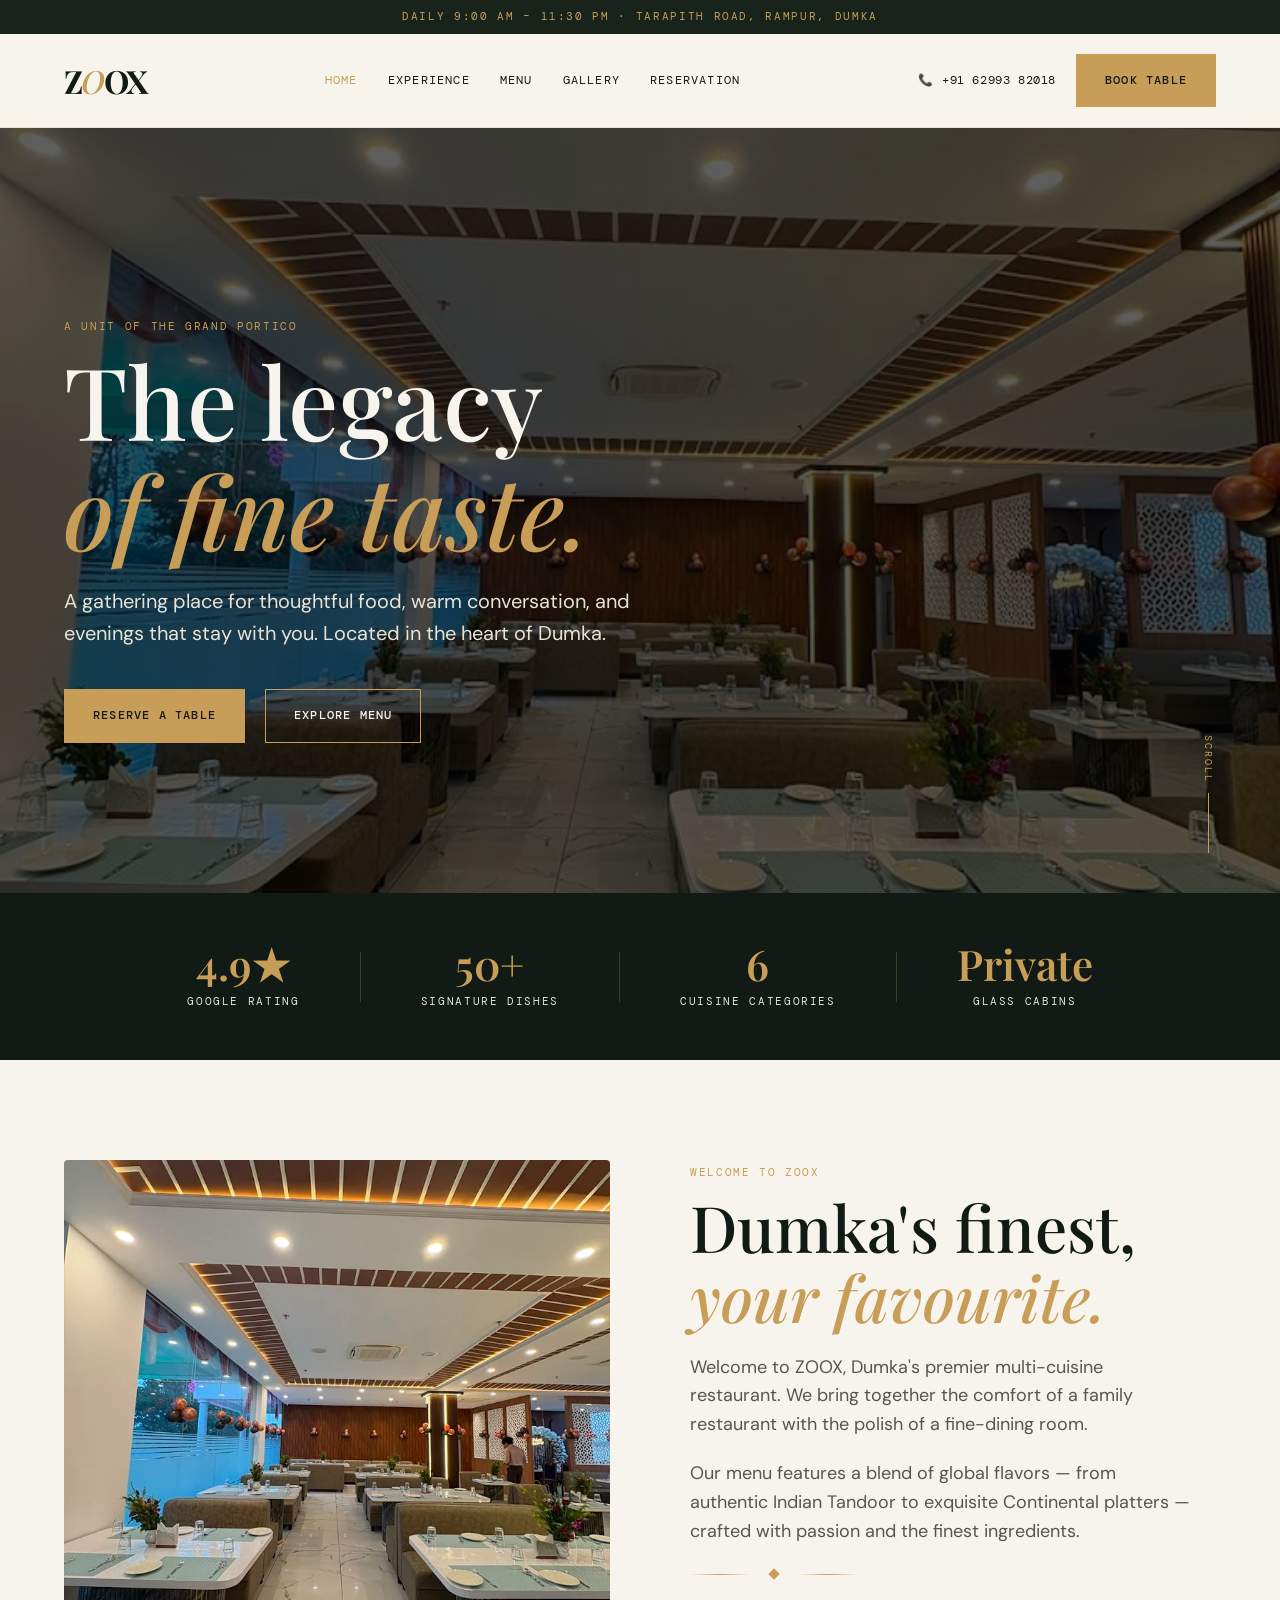
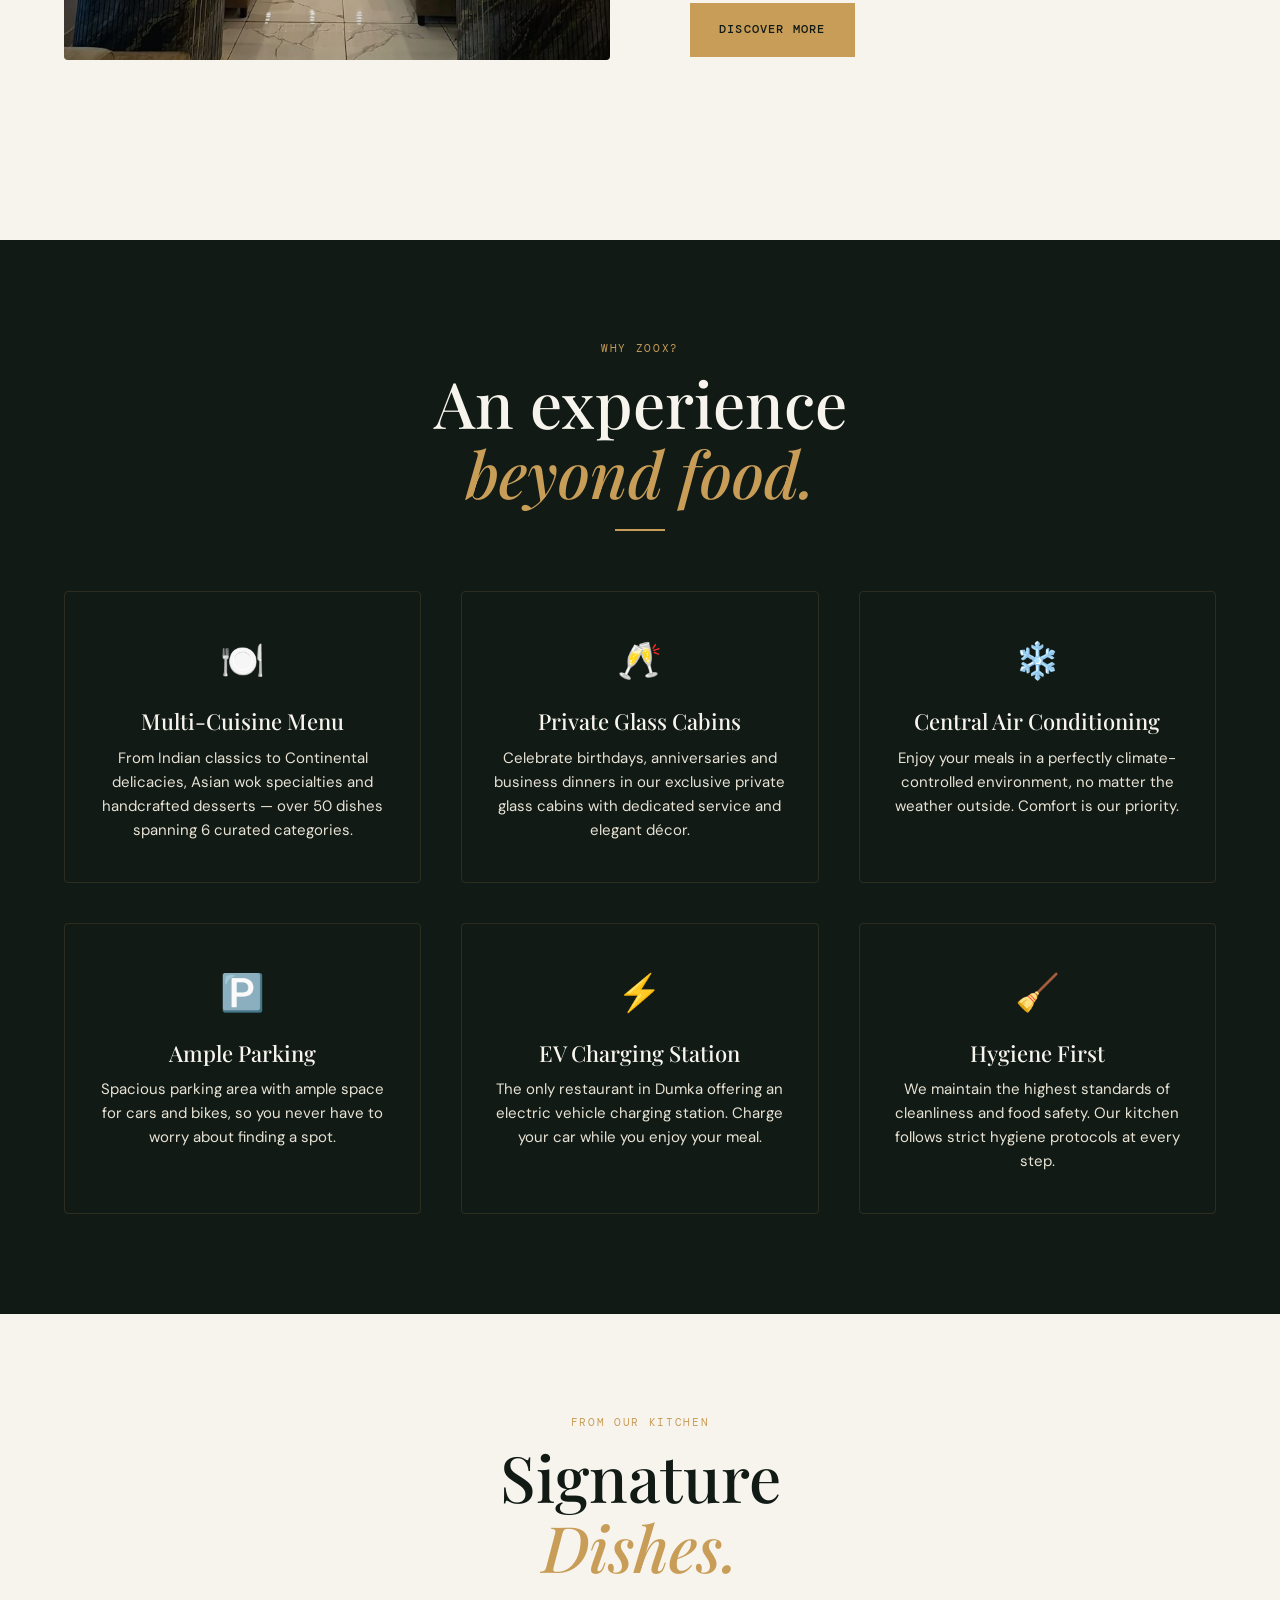
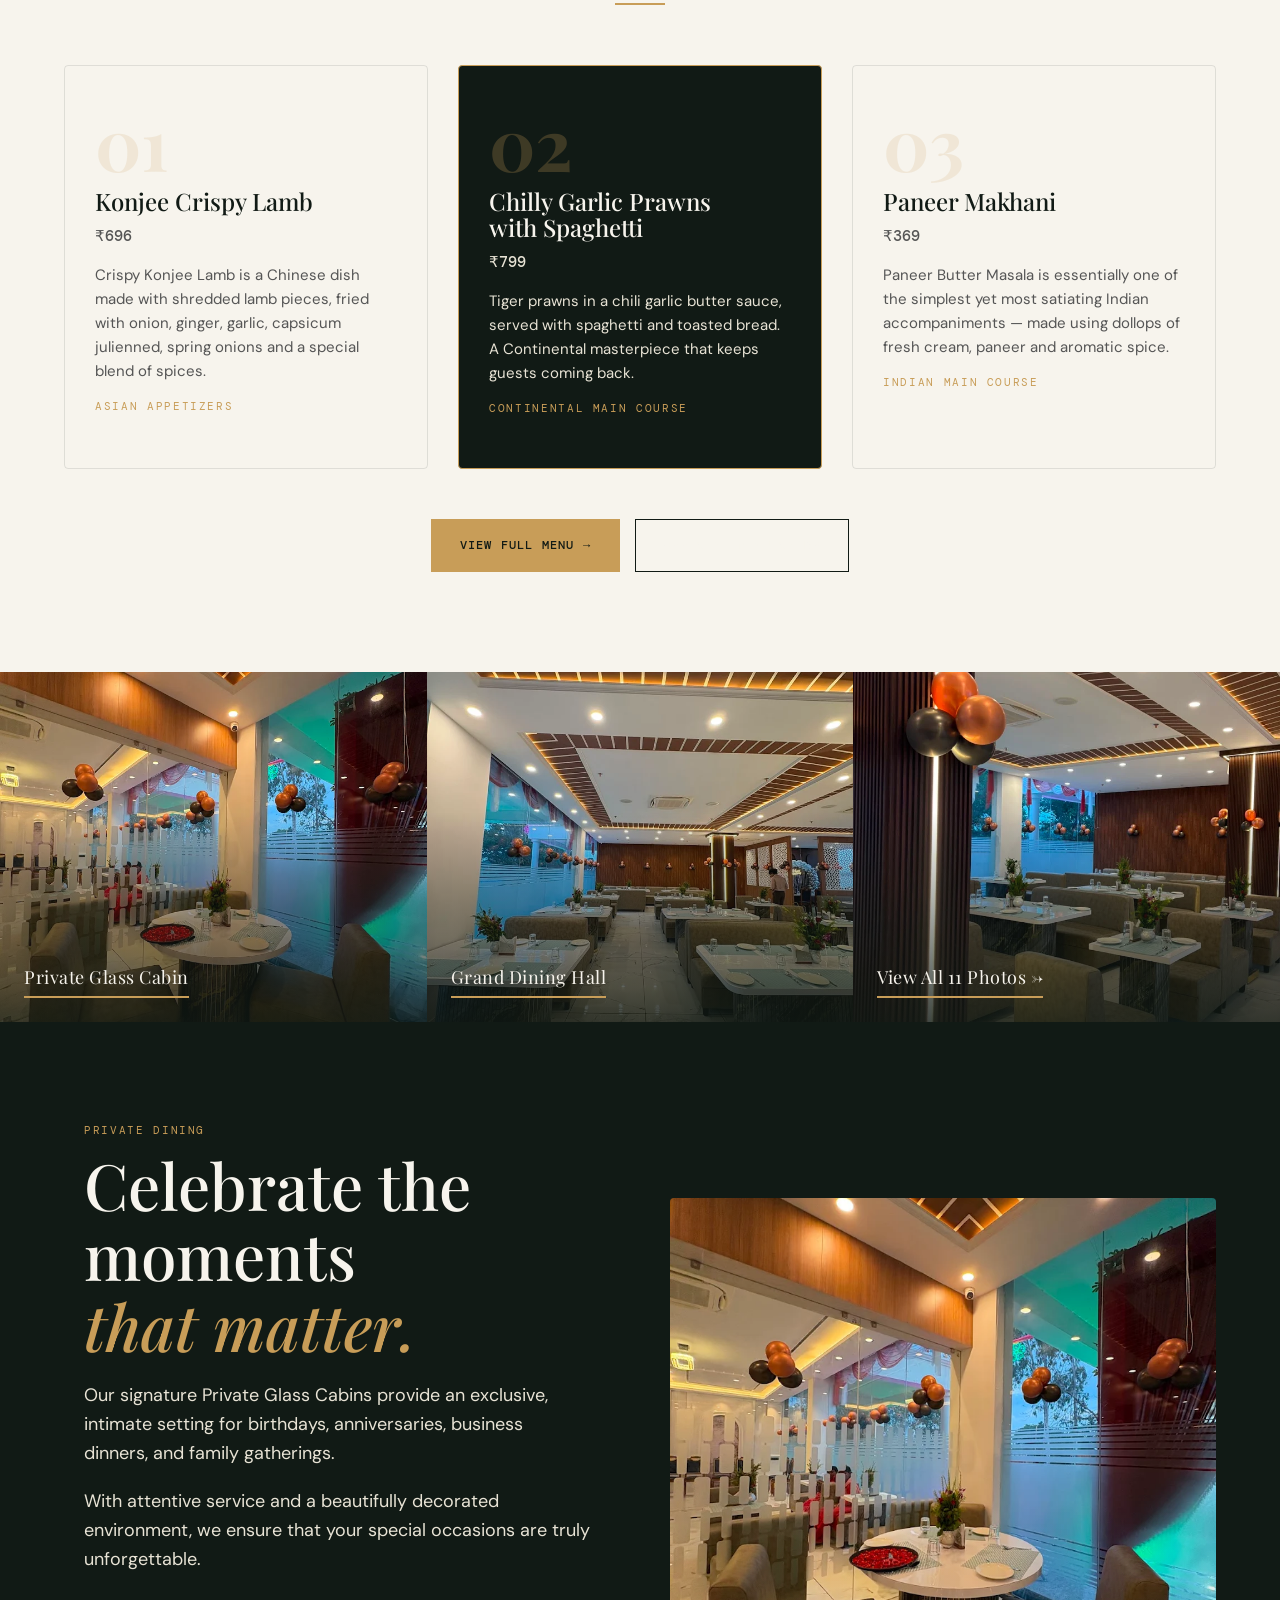
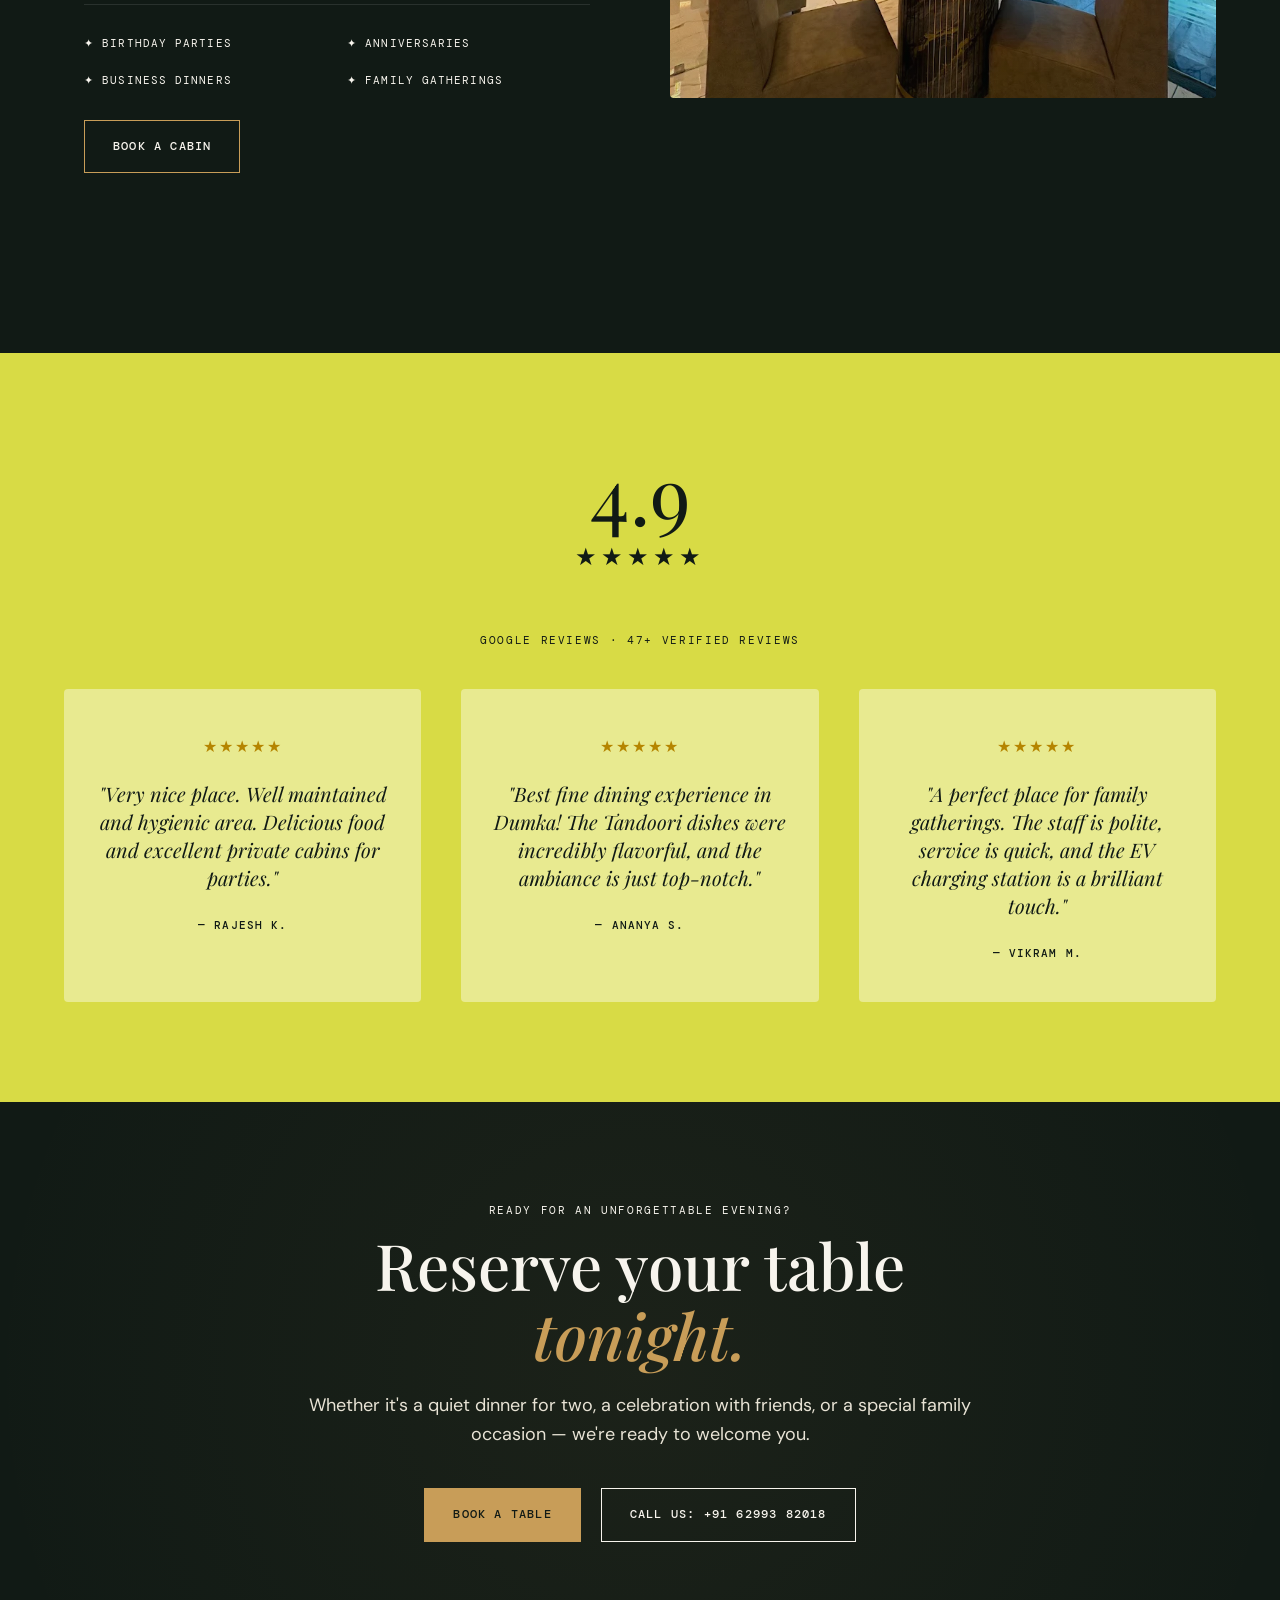
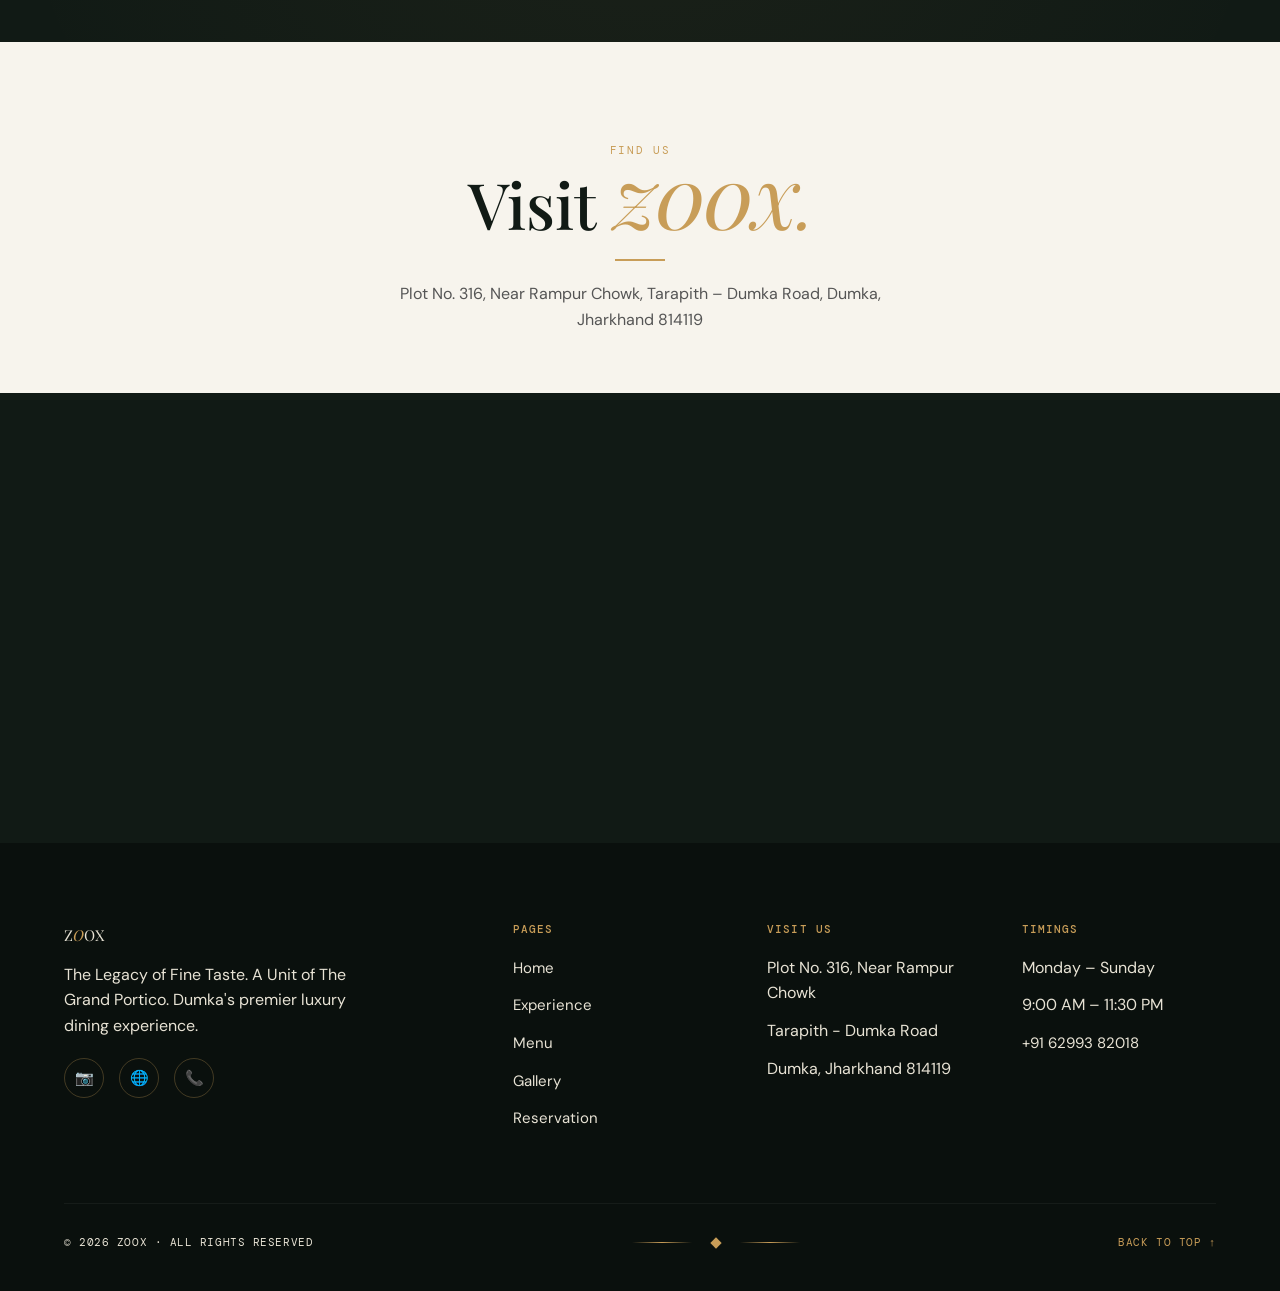
==== commit 683482ae: "Integrate official printed menu cards, expand showcase gallery to 11 photos with category filters & " ====
--- a/index.html
+++ b/index.html
@@ -3,13 +3,91 @@
   <head>
     <meta charset="UTF-8" />
     <meta name="viewport" content="width=device-width, initial-scale=1.0" />
-    <meta name="description" content="ZOOX — The Legacy of Fine Taste. Dumka's premier luxury dining restaurant. Multi-cuisine fine dining, private cabins, and unforgettable evenings." />
-    <title>ZOOX — The Legacy of Fine Taste</title>
+    <title>ZOOX — The Legacy of Fine Taste | Luxury Dining & Restaurant in Dumka</title>
     
+    <!-- Primary Meta Tags -->
+    <meta name="title" content="ZOOX — The Legacy of Fine Taste | Luxury Dining & Restaurant in Dumka" />
+    <meta name="description" content="Experience ZOOX, Dumka's premier multi-cuisine luxury restaurant. Authentic Indian Tandoor, Continental delicacies, Asian wok dishes, private glass cabins, and EV charging." />
+    <meta name="keywords" content="ZOOX Dumka, restaurant in Dumka, fine dining Dumka, private cabin restaurant Dumka, best food Dumka, The Grand Portico, luxury restaurant Jharkhand, tandoori Dumka, continental food Dumka" />
+    <meta name="author" content="ZOOX — A Unit of The Grand Portico" />
+    <meta name="robots" content="index, follow" />
+    <meta name="theme-color" content="#111a15" />
+    
+    <!-- Geo Location Tags for Local SEO -->
+    <meta name="geo.region" content="IN-JH" />
+    <meta name="geo.placename" content="Dumka" />
+    <meta name="geo.position" content="24.270924;87.252063" />
+    <meta name="ICBM" content="24.270924, 87.252063" />
+
+    <!-- Open Graph / Facebook / WhatsApp -->
+    <meta property="og:type" content="restaurant" />
+    <meta property="og:site_name" content="ZOOX Restaurant Dumka" />
+    <meta property="og:url" content="https://ftwflash9.github.io/zoox-dumka/" />
+    <meta property="og:title" content="ZOOX — The Legacy of Fine Taste | Luxury Dining in Dumka" />
+    <meta property="og:description" content="Dumka's finest multi-cuisine restaurant & private glass cabins. Authentic Indian Tandoor, Continental delicacies, Asian specialties & handcrafted desserts." />
+    <meta property="og:image" content="assets/zoox-interior-04.webp" />
+
+    <!-- Twitter Cards -->
+    <meta name="twitter:card" content="summary_large_image" />
+    <meta name="twitter:title" content="ZOOX — The Legacy of Fine Taste | Dumka" />
+    <meta name="twitter:description" content="Dumka's finest multi-cuisine restaurant & private glass cabins. Authentic Tandoori, Continental & Asian cuisine." />
+    <meta name="twitter:image" content="assets/zoox-interior-04.webp" />
+
+    <!-- Favicon -->
+    <link rel="icon" type="image/svg+xml" href="assets/favicon.svg" />
+
+    <!-- Performance & Preload Optimizations -->
     <link rel="preconnect" href="https://fonts.googleapis.com" />
     <link rel="preconnect" href="https://fonts.gstatic.com" crossorigin />
+    <link rel="dns-prefetch" href="https://fonts.googleapis.com" />
+    <link rel="dns-prefetch" href="https://fonts.gstatic.com" />
+    <link rel="preload" as="image" href="assets/zoox-interior-04.webp" fetchpriority="high" />
     <link href="https://fonts.googleapis.com/css2?family=DM+Mono:wght@400;500&family=DM+Sans:wght@400;500;600&family=Playfair+Display:ital,wght@0,500;0,600;0,700;1,500;1,600&display=swap" rel="stylesheet" />
     <link rel="stylesheet" href="styles.css" />
+
+    <!-- Schema.org JSON-LD for Google Rich Results -->
+    <script type="application/ld+json">
+    {
+      "@context": "https://schema.org",
+      "@type": "Restaurant",
+      "name": "ZOOX",
+      "legalName": "ZOOX — A Unit of The Grand Portico",
+      "image": "assets/zoox-interior-04.webp",
+      "description": "Dumka's premier luxury multi-cuisine fine dining restaurant featuring authentic Tandoor, Continental, and Asian cuisine with private glass cabins and EV charging.",
+      "telephone": "+916299382018",
+      "priceRange": "₹₹",
+      "servesCuisine": ["North Indian", "Tandoori", "Continental", "Asian", "Chinese", "Desserts"],
+      "address": {
+        "@type": "PostalAddress",
+        "streetAddress": "Plot No. 316, Near Rampur Chowk, Tarapith - Dumka Road",
+        "addressLocality": "Dumka",
+        "addressRegion": "Jharkhand",
+        "postalCode": "814119",
+        "addressCountry": "IN"
+      },
+      "geo": {
+        "@type": "GeoCoordinates",
+        "latitude": 24.270924,
+        "longitude": 87.252063
+      },
+      "openingHoursSpecification": [
+        {
+          "@type": "OpeningHoursSpecification",
+          "dayOfWeek": ["Monday", "Tuesday", "Wednesday", "Thursday", "Friday", "Saturday", "Sunday"],
+          "opens": "09:00",
+          "closes": "23:30"
+        }
+      ],
+      "aggregateRating": {
+        "@type": "AggregateRating",
+        "ratingValue": "4.9",
+        "reviewCount": "47",
+        "bestRating": "5"
+      },
+      "hasMenu": "menu.html",
+      "acceptsReservations": "True"
+    }
+    </script>
   </head>
   <body>
     <div class="notice">DAILY 9:00 AM – 11:30 PM · TARAPITH ROAD, RAMPUR, DUMKA</div>
@@ -33,7 +111,7 @@
     <main>
       <!-- HERO -->
       <section class="hero">
-        <img class="hero-bg" src="assets/zoox-interior-04.webp" alt="ZOOX fine dining restaurant interior" />
+        <img class="hero-bg" src="assets/zoox-interior-04.webp" alt="ZOOX luxury fine dining restaurant interior in Dumka" fetchpriority="high" decoding="async" width="1920" height="1080" />
         <div class="hero-content">
           <span class="overline">A UNIT OF THE GRAND PORTICO</span>
           <h1>The legacy<br /><em>of fine taste.</em></h1>
@@ -159,16 +237,26 @@
             <span class="overline" style="margin-top: 15px;">Indian Main Course</span>
           </div>
         </div>
-        <div style="text-align: center; margin-top: 50px;" class="reveal">
+        <div style="text-align: center; margin-top: 50px; display: flex; justify-content: center; gap: 15px; flex-wrap: wrap;" class="reveal">
           <a href="menu.html" class="btn btn-primary">View Full Menu →</a>
+          <a href="menu.html#menu-cards" class="btn btn-outline" style="border-color: var(--ink);">Official Menu Cards</a>
         </div>
       </section>
 
       <!-- AMBIANCE STRIP -->
       <section class="ambiance-strip">
-        <div class="ambiance-item"><img src="assets/zoox-interior-01.webp" alt="Private glass cabin" loading="lazy" /></div>
-        <div class="ambiance-item"><img src="assets/zoox-interior-03.webp" alt="Elegant interior" loading="lazy" /></div>
-        <div class="ambiance-item"><img src="assets/zoox-interior-05.webp" alt="Party setup" loading="lazy" /></div>
+        <a href="gallery.html" class="ambiance-item" aria-label="Private glass cabin">
+          <img src="assets/zoox-interior-01.webp" alt="Private glass cabin" loading="lazy" />
+          <div class="ambiance-overlay"><span>Private Glass Cabin</span></div>
+        </a>
+        <a href="gallery.html" class="ambiance-item" aria-label="Grand dining hall">
+          <img src="assets/zoox-interior-02.webp" alt="Grand dining hall" loading="lazy" />
+          <div class="ambiance-overlay"><span>Grand Dining Hall</span></div>
+        </a>
+        <a href="gallery.html" class="ambiance-item" aria-label="Fluted pillar seating">
+          <img src="assets/zoox-interior-03.webp" alt="Elegant interior" loading="lazy" />
+          <div class="ambiance-overlay"><span>View All 11 Photos →</span></div>
+        </a>
       </section>
 
       <!-- PRIVATE CABINS -->
@@ -299,6 +387,6 @@
     </footer>
 
     <button class="back-to-top" aria-label="Back to top">↑</button>
-    <script src="script.js"></script>
+    <script src="script.js" defer></script>
   </body>
 </html>
--- a/styles.css
+++ b/styles.css
@@ -30,6 +30,14 @@
   font-size: 16px;
   line-height: 1.6;
   overflow-x: hidden;
+  text-rendering: optimizeLegibility;
+  -webkit-font-smoothing: antialiased;
+  -moz-osx-font-smoothing: grayscale;
+}
+
+img {
+  max-width: 100%;
+  display: block;
 }
 
 /* Typography */
@@ -426,13 +434,39 @@
 .ambiance-item {
   overflow: hidden;
   position: relative;
+  display: block;
 }
 
 .ambiance-item img {
   width: 100%;
   height: 100%;
   object-fit: cover;
-  transition: transform 0.6s ease;
+  transition: transform 0.6s cubic-bezier(0.16, 1, 0.3, 1);
+}
+
+.ambiance-overlay {
+  position: absolute;
+  inset: 0;
+  background: linear-gradient(180deg, transparent 40%, rgba(17, 26, 21, 0.8) 100%);
+  display: flex;
+  align-items: flex-end;
+  padding: 24px;
+  color: var(--cream);
+  font-family: var(--font-heading);
+  font-size: 18px;
+  letter-spacing: 0.5px;
+  transition: all 0.3s ease;
+  text-decoration: none;
+}
+
+.ambiance-overlay span {
+  border-bottom: 2px solid var(--gold);
+  padding-bottom: 4px;
+  transition: color 0.2s ease, border-color 0.2s ease;
+}
+
+.ambiance-item:hover .ambiance-overlay span {
+  color: var(--gold);
 }
 
 .ambiance-item:hover img {
@@ -999,35 +1033,111 @@
   .header-actions .btn {
     display: none;
   }
+  .phone-link {
+    font-size: 11px;
+  }
   .menu-toggle {
     display: block;
   }
+
+  /* ─── MOBILE HERO FIX ─── */
+  .hero {
+    min-height: 100vh;
+    min-height: 100svh;
+    align-items: flex-end;
+    padding: 0 6vw 60px;
+    text-align: center;
+  }
+  .hero-bg {
+    filter: brightness(0.35);
+    object-position: center 30%;
+  }
   .hero-content {
     padding-top: 0;
+    max-width: 100%;
+    display: flex;
+    flex-direction: column;
+    align-items: center;
+  }
+  .hero h1 {
+    font-size: 42px;
+    line-height: 1.05;
+    margin-bottom: 15px;
+  }
+  .hero p {
+    font-size: 15px;
+    margin-bottom: 25px;
+    max-width: 320px;
+    line-height: 1.5;
+  }
+  .hero-actions {
+    flex-direction: column;
+    gap: 12px;
+    width: 100%;
+    max-width: 280px;
+  }
+  .hero-actions .btn {
+    width: 100%;
+    padding: 14px 20px;
+    font-size: 11px;
+    justify-content: center;
   }
   .hero-scroll {
     display: none;
   }
+
+  /* ─── MOBILE STATS ─── */
   .stats-strip {
-    gap: 20px;
+    gap: 15px;
     padding: 30px 5vw;
+    flex-wrap: wrap;
+    justify-content: space-around;
   }
   .stat-divider {
     display: none;
   }
   .stat-number {
-    font-size: 28px;
+    font-size: 26px;
+  }
+  .stat-label {
+    font-size: 9px;
+  }
+
+  /* ─── MOBILE SECTIONS ─── */
+  .section {
+    padding: 60px 5vw;
   }
   .features-grid {
     grid-template-columns: 1fr;
+    gap: 20px;
+  }
+  .feature-card {
+    padding: 30px 20px;
   }
   .ambiance-strip {
     grid-template-columns: 1fr;
     height: auto;
   }
   .ambiance-item {
-    height: 200px;
-  }
+    height: 220px;
+  }
+  .cta-banner {
+    padding: 60px 5vw;
+  }
+  .cta-content p {
+    font-size: 15px;
+  }
+  .cta-banner .hero-actions {
+    max-width: 300px;
+    margin: 0 auto;
+  }
+
+  /* ─── MOBILE REVIEWS ─── */
+  .rating-score {
+    font-size: 60px;
+  }
+
+  /* ─── MOBILE FORMS & GRIDS ─── */
   .res-form {
     grid-template-columns: 1fr;
   }
@@ -1039,6 +1149,8 @@
     gap: 15px;
     text-align: center;
   }
+
+  /* ─── MOBILE PAGE HERO ─── */
   .page-hero {
     min-height: 40vh;
   }
@@ -1196,41 +1308,432 @@
   left: 120%;
 }
 
-/* Enhanced Gallery — Masonry-like for gallery page */
+/* Enhanced Showcase Gallery & Filters */
+.gallery-filters {
+  display: flex;
+  justify-content: center;
+  align-items: center;
+  flex-wrap: wrap;
+  gap: 12px;
+  margin: 35px auto 45px;
+  max-width: 860px;
+}
+
+.gallery-filter-btn {
+  background: transparent;
+  border: 1px solid var(--line);
+  color: var(--ink);
+  padding: 10px 22px;
+  border-radius: 40px;
+  font-family: var(--font-body);
+  font-size: 14px;
+  font-weight: 500;
+  cursor: pointer;
+  transition: all 0.3s cubic-bezier(0.16, 1, 0.3, 1);
+  letter-spacing: 0.4px;
+}
+
+.gallery-filter-btn:hover {
+  border-color: var(--gold);
+  color: var(--gold);
+  transform: translateY(-2px);
+}
+
+.gallery-filter-btn.active {
+  background: var(--ink);
+  color: var(--gold);
+  border-color: var(--gold);
+  box-shadow: 0 6px 20px rgba(17, 26, 21, 0.2);
+}
+
 .gallery-masonry {
   display: grid;
-  grid-template-columns: repeat(3, 1fr);
-  grid-auto-rows: 280px;
-  gap: 15px;
-}
-
-.gallery-masonry .gallery-item:nth-child(1) {
-  grid-row: span 2;
-}
-
-.gallery-masonry .gallery-item:nth-child(4) {
-  grid-column: span 2;
-}
-
-.gallery-masonry .gallery-item {
+  grid-template-columns: repeat(auto-fill, minmax(320px, 1fr));
+  gap: 25px;
+  margin-top: 15px;
+}
+
+.gallery-item {
+  height: 420px;
+  position: relative;
+  border-radius: 8px;
+  overflow: hidden;
+  background: var(--ink);
+  cursor: pointer;
+  box-shadow: 0 8px 24px rgba(0, 0, 0, 0.08);
+  transition: transform 0.4s cubic-bezier(0.16, 1, 0.3, 1), box-shadow 0.4s ease, opacity 0.3s ease;
+}
+
+.gallery-item:hover {
+  transform: translateY(-6px);
+  box-shadow: 0 18px 40px rgba(0, 0, 0, 0.22);
+}
+
+.gallery-item.hidden {
+  display: none !important;
+}
+
+.gallery-item img {
+  width: 100%;
   height: 100%;
-  border-radius: 6px;
-}
-
-.gallery-masonry .gallery-item img {
-  transition: transform 0.7s cubic-bezier(0.16, 1, 0.3, 1);
-}
-
-.gallery-masonry .gallery-caption {
+  object-fit: cover;
+  object-position: center;
+  transition: transform 0.7s cubic-bezier(0.16, 1, 0.3, 1), opacity 0.4s ease;
+  opacity: 0.9;
+}
+
+.gallery-item.menu-card-item img {
+  object-position: top center;
+}
+
+.gallery-item:hover img {
+  transform: scale(1.06);
+  opacity: 1;
+}
+
+.gallery-badge {
+  position: absolute;
+  top: 16px;
+  left: 16px;
+  background: rgba(17, 26, 21, 0.85);
+  backdrop-filter: blur(8px);
+  -webkit-backdrop-filter: blur(8px);
+  color: var(--gold);
+  border: 1px solid rgba(200, 157, 88, 0.4);
+  font-family: var(--font-mono);
+  font-size: 11px;
+  letter-spacing: 1px;
+  text-transform: uppercase;
+  padding: 5px 12px;
+  border-radius: 20px;
+  z-index: 2;
+  pointer-events: none;
+}
+
+.gallery-zoom-hint {
+  position: absolute;
+  top: 16px;
+  right: 16px;
+  width: 36px;
+  height: 36px;
+  border-radius: 50%;
+  background: rgba(17, 26, 21, 0.75);
+  backdrop-filter: blur(6px);
+  -webkit-backdrop-filter: blur(6px);
+  border: 1px solid rgba(200, 157, 88, 0.3);
+  display: flex;
+  align-items: center;
+  justify-content: center;
+  color: var(--gold);
+  font-size: 14px;
   opacity: 0;
-  transform: translateY(10px);
-  transition: all 0.4s ease;
-}
-
-.gallery-masonry .gallery-item:hover .gallery-caption {
+  transform: scale(0.8);
+  transition: all 0.3s ease;
+  z-index: 2;
+  pointer-events: none;
+}
+
+.gallery-item:hover .gallery-zoom-hint {
   opacity: 1;
-  transform: translateY(0);
-}
+  transform: scale(1);
+}
+
+.gallery-caption {
+  position: absolute;
+  bottom: 0;
+  left: 0;
+  width: 100%;
+  padding: 24px 20px;
+  background: linear-gradient(180deg, transparent 0%, rgba(17, 26, 21, 0.8) 35%, rgba(17, 26, 21, 0.98) 100%);
+  color: var(--cream);
+  z-index: 2;
+  transition: all 0.3s ease;
+}
+
+.gallery-caption h4 {
+  font-family: var(--font-heading);
+  font-size: 20px;
+  color: #fff;
+  margin-bottom: 4px;
+  letter-spacing: 0.3px;
+}
+
+.gallery-caption p {
+  font-size: 13px;
+  color: #ccc;
+  line-height: 1.4;
+  margin: 0;
+  display: -webkit-box;
+  -webkit-line-clamp: 2;
+  -webkit-box-orient: vertical;
+  overflow: hidden;
+}
+
+/* Luxury Lightbox Modal */
+.zoox-lightbox {
+  position: fixed;
+  inset: 0;
+  background: rgba(10, 16, 12, 0.95);
+  backdrop-filter: blur(16px);
+  -webkit-backdrop-filter: blur(16px);
+  z-index: 99999;
+  display: flex;
+  flex-direction: column;
+  align-items: center;
+  justify-content: center;
+  padding: 25px;
+  opacity: 0;
+  pointer-events: none;
+  transition: opacity 0.3s cubic-bezier(0.16, 1, 0.3, 1);
+}
+
+.zoox-lightbox.active {
+  opacity: 1;
+  pointer-events: auto;
+}
+
+.lightbox-content-wrapper {
+  position: relative;
+  max-width: 92vw;
+  max-height: 85vh;
+  display: flex;
+  flex-direction: column;
+  align-items: center;
+  justify-content: center;
+}
+
+.lightbox-img {
+  max-width: 88vw;
+  max-height: 72vh;
+  object-fit: contain;
+  border-radius: 8px;
+  box-shadow: 0 25px 60px rgba(0, 0, 0, 0.7);
+  border: 1px solid rgba(200, 157, 88, 0.3);
+  transition: transform 0.2s ease;
+}
+
+.lightbox-info {
+  margin-top: 16px;
+  text-align: center;
+  max-width: 680px;
+  color: var(--cream);
+}
+
+.lightbox-tag {
+  display: inline-block;
+  font-family: var(--font-mono);
+  font-size: 11px;
+  letter-spacing: 1.5px;
+  color: var(--gold);
+  text-transform: uppercase;
+  margin-bottom: 6px;
+}
+
+.lightbox-title {
+  font-family: var(--font-heading);
+  font-size: 24px;
+  color: #fff;
+  margin-bottom: 6px;
+}
+
+.lightbox-desc {
+  font-size: 14px;
+  color: #bbb;
+  line-height: 1.5;
+  margin-bottom: 4px;
+}
+
+.lightbox-counter {
+  font-family: var(--font-mono);
+  font-size: 12px;
+  color: var(--gold);
+  margin-top: 6px;
+}
+
+.lightbox-btn {
+  position: absolute;
+  top: 50%;
+  transform: translateY(-50%);
+  background: rgba(17, 26, 21, 0.85);
+  border: 1px solid rgba(200, 157, 88, 0.4);
+  color: var(--cream);
+  width: 52px;
+  height: 52px;
+  border-radius: 50%;
+  display: flex;
+  align-items: center;
+  justify-content: center;
+  font-size: 26px;
+  cursor: pointer;
+  transition: all 0.2s ease;
+  z-index: 100000;
+  user-select: none;
+}
+
+.lightbox-btn:hover {
+  background: var(--gold);
+  color: var(--ink);
+  transform: translateY(-50%) scale(1.1);
+}
+
+.lightbox-prev {
+  left: 30px;
+}
+
+.lightbox-next {
+  right: 30px;
+}
+
+.lightbox-close {
+  position: absolute;
+  top: 24px;
+  right: 28px;
+  background: rgba(17, 26, 21, 0.85);
+  border: 1px solid rgba(200, 157, 88, 0.4);
+  color: var(--cream);
+  width: 44px;
+  height: 44px;
+  border-radius: 50%;
+  display: flex;
+  align-items: center;
+  justify-content: center;
+  font-size: 20px;
+  cursor: pointer;
+  transition: all 0.2s ease;
+  z-index: 100001;
+}
+
+.lightbox-close:hover {
+  background: #c84040;
+  border-color: #c84040;
+  color: #fff;
+  transform: scale(1.08);
+}
+
+/* Official Menu Cards Showcase on menu.html */
+.menu-cards-section {
+  padding: 90px 5vw;
+}
+
+.menu-cards-grid {
+  display: grid;
+  grid-template-columns: repeat(auto-fit, minmax(320px, 1fr));
+  gap: 30px;
+  margin-top: 50px;
+  max-width: 1280px;
+  margin-left: auto;
+  margin-right: auto;
+}
+
+.menu-card-box {
+  background: var(--ink-light);
+  border: 1px solid var(--line);
+  border-radius: 8px;
+  overflow: hidden;
+  cursor: pointer;
+  transition: all 0.4s cubic-bezier(0.16, 1, 0.3, 1);
+  display: flex;
+  flex-direction: column;
+}
+
+.menu-card-box:hover {
+  transform: translateY(-8px);
+  border-color: var(--gold);
+  box-shadow: 0 20px 45px rgba(0, 0, 0, 0.35);
+}
+
+.menu-card-thumb-wrap {
+  position: relative;
+  height: 400px;
+  overflow: hidden;
+  background: #0b120e;
+}
+
+.menu-card-thumb-wrap img {
+  width: 100%;
+  height: 100%;
+  object-fit: cover;
+  object-position: top center;
+  transition: transform 0.6s cubic-bezier(0.16, 1, 0.3, 1);
+}
+
+.menu-card-box:hover .menu-card-thumb-wrap img {
+  transform: scale(1.06);
+}
+
+.menu-card-zoom-badge {
+  position: absolute;
+  bottom: 16px;
+  right: 16px;
+  background: rgba(17, 26, 21, 0.85);
+  backdrop-filter: blur(6px);
+  -webkit-backdrop-filter: blur(6px);
+  border: 1px solid rgba(200, 157, 88, 0.3);
+  color: var(--gold);
+  font-family: var(--font-mono);
+  font-size: 11px;
+  letter-spacing: 1px;
+  padding: 6px 14px;
+  border-radius: 20px;
+  text-transform: uppercase;
+}
+
+.menu-card-info {
+  padding: 24px;
+  display: flex;
+  flex-direction: column;
+  flex-grow: 1;
+  border-top: 1px solid var(--line);
+}
+
+.menu-card-info h3 {
+  font-family: var(--font-heading);
+  font-size: 22px;
+  color: var(--gold);
+  margin-bottom: 8px;
+}
+
+.menu-card-info p {
+  font-size: 14px;
+  color: #bbb;
+  line-height: 1.5;
+  margin-bottom: 18px;
+  flex-grow: 1;
+}
+
+.menu-card-action {
+  display: inline-flex;
+  align-items: center;
+  gap: 8px;
+  color: var(--cream);
+  font-family: var(--font-mono);
+  font-size: 12px;
+  letter-spacing: 1px;
+  text-transform: uppercase;
+  transition: color 0.2s ease;
+}
+
+.menu-card-box:hover .menu-card-action {
+  color: var(--gold);
+}
+
+@media (max-width: 768px) {
+  .lightbox-btn {
+    width: 42px;
+    height: 42px;
+    font-size: 20px;
+  }
+  .lightbox-prev { left: 10px; }
+  .lightbox-next { right: 10px; }
+  .lightbox-close { top: 16px; right: 16px; width: 38px; height: 38px; }
+  .lightbox-title { font-size: 19px; }
+  .lightbox-desc { font-size: 13px; }
+  .lightbox-img { max-height: 60vh; }
+  .gallery-masonry {
+    grid-template-columns: 1fr;
+  }
+}
+
 
 /* Enhanced Form Inputs */
 .form-group input:hover,
